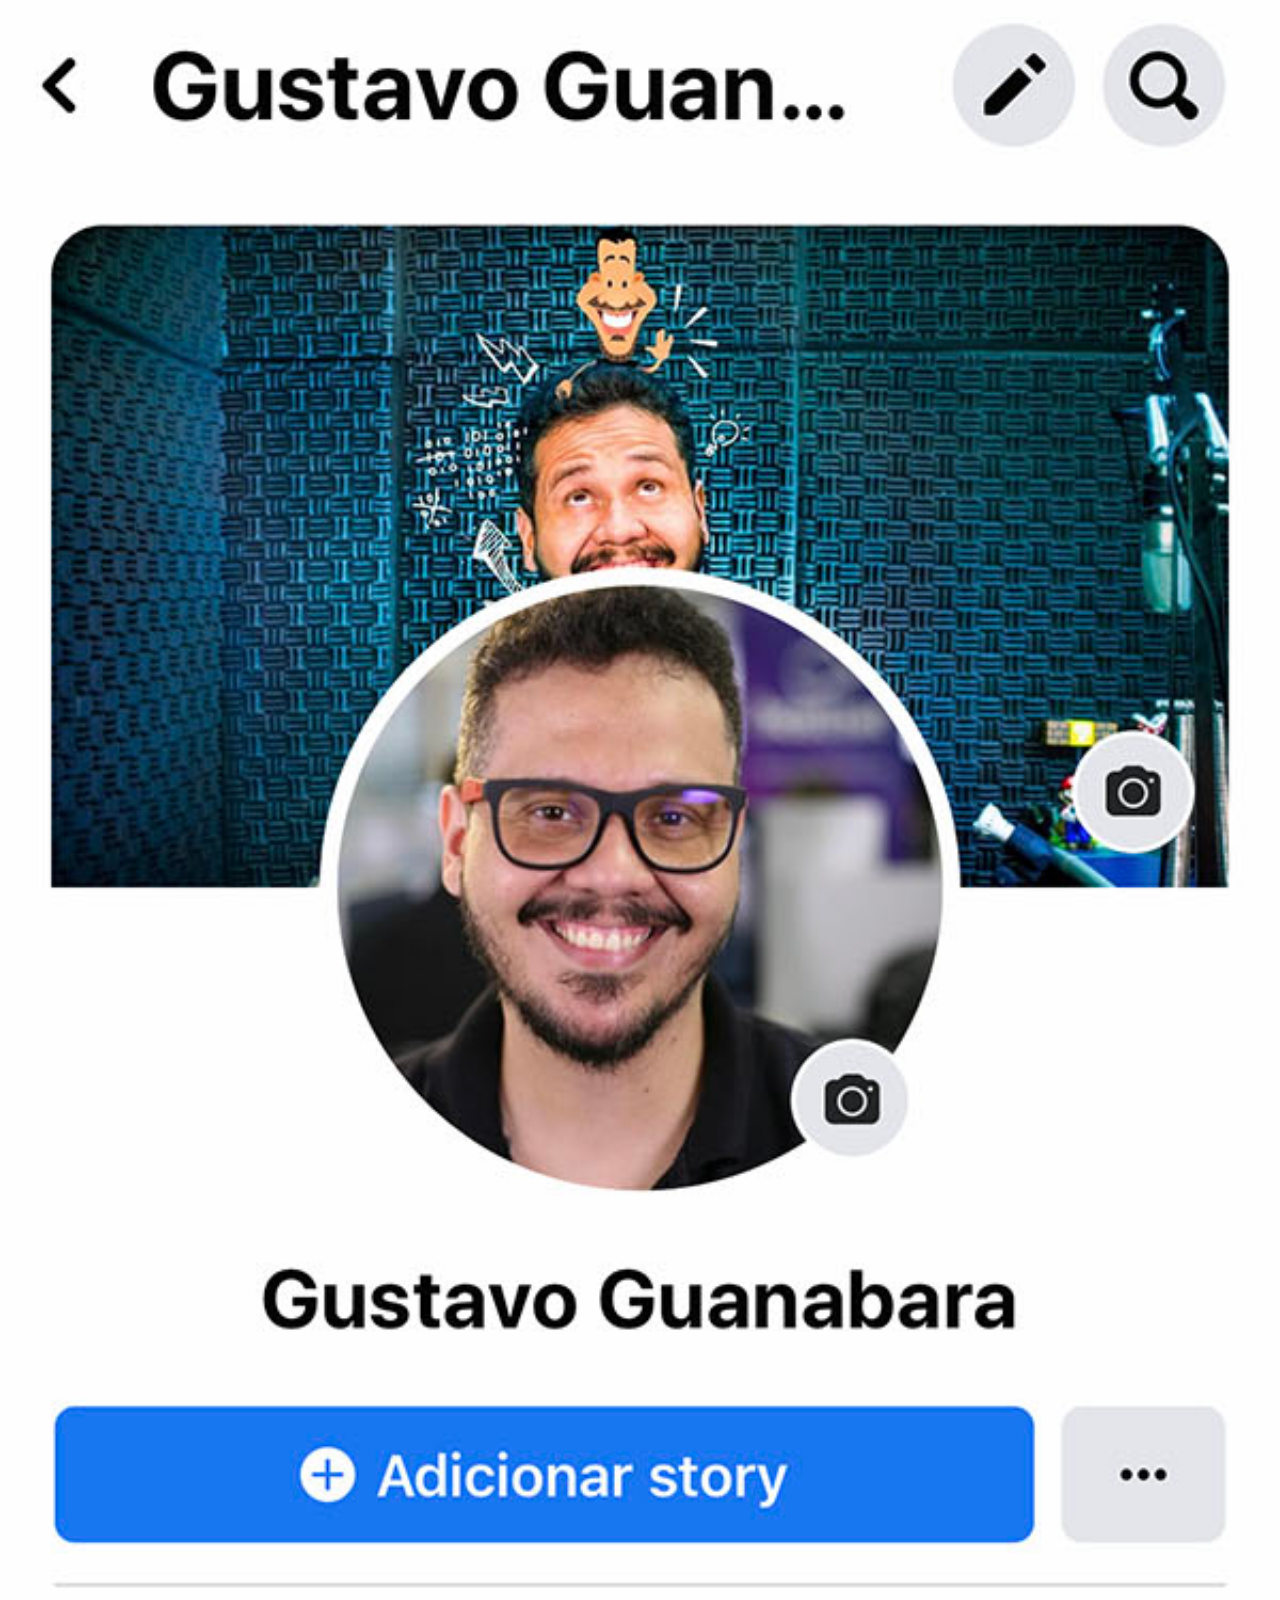
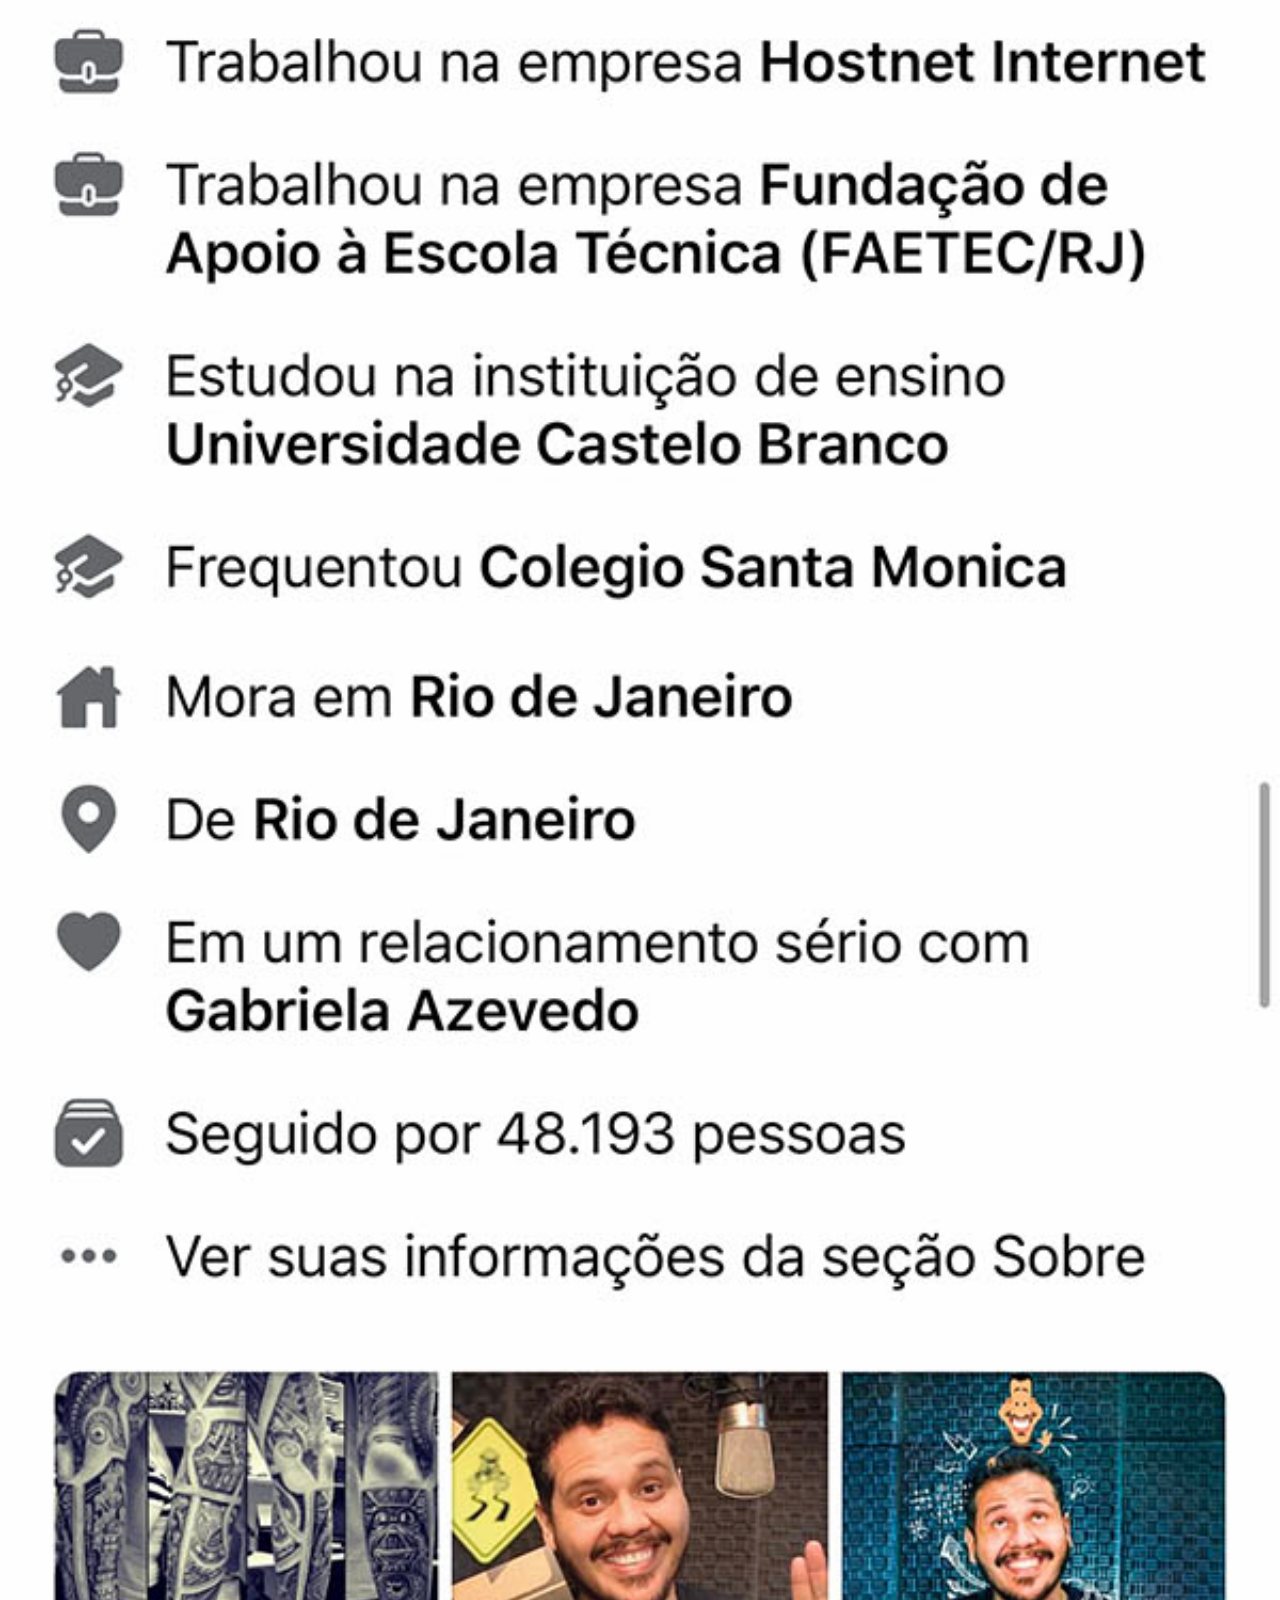
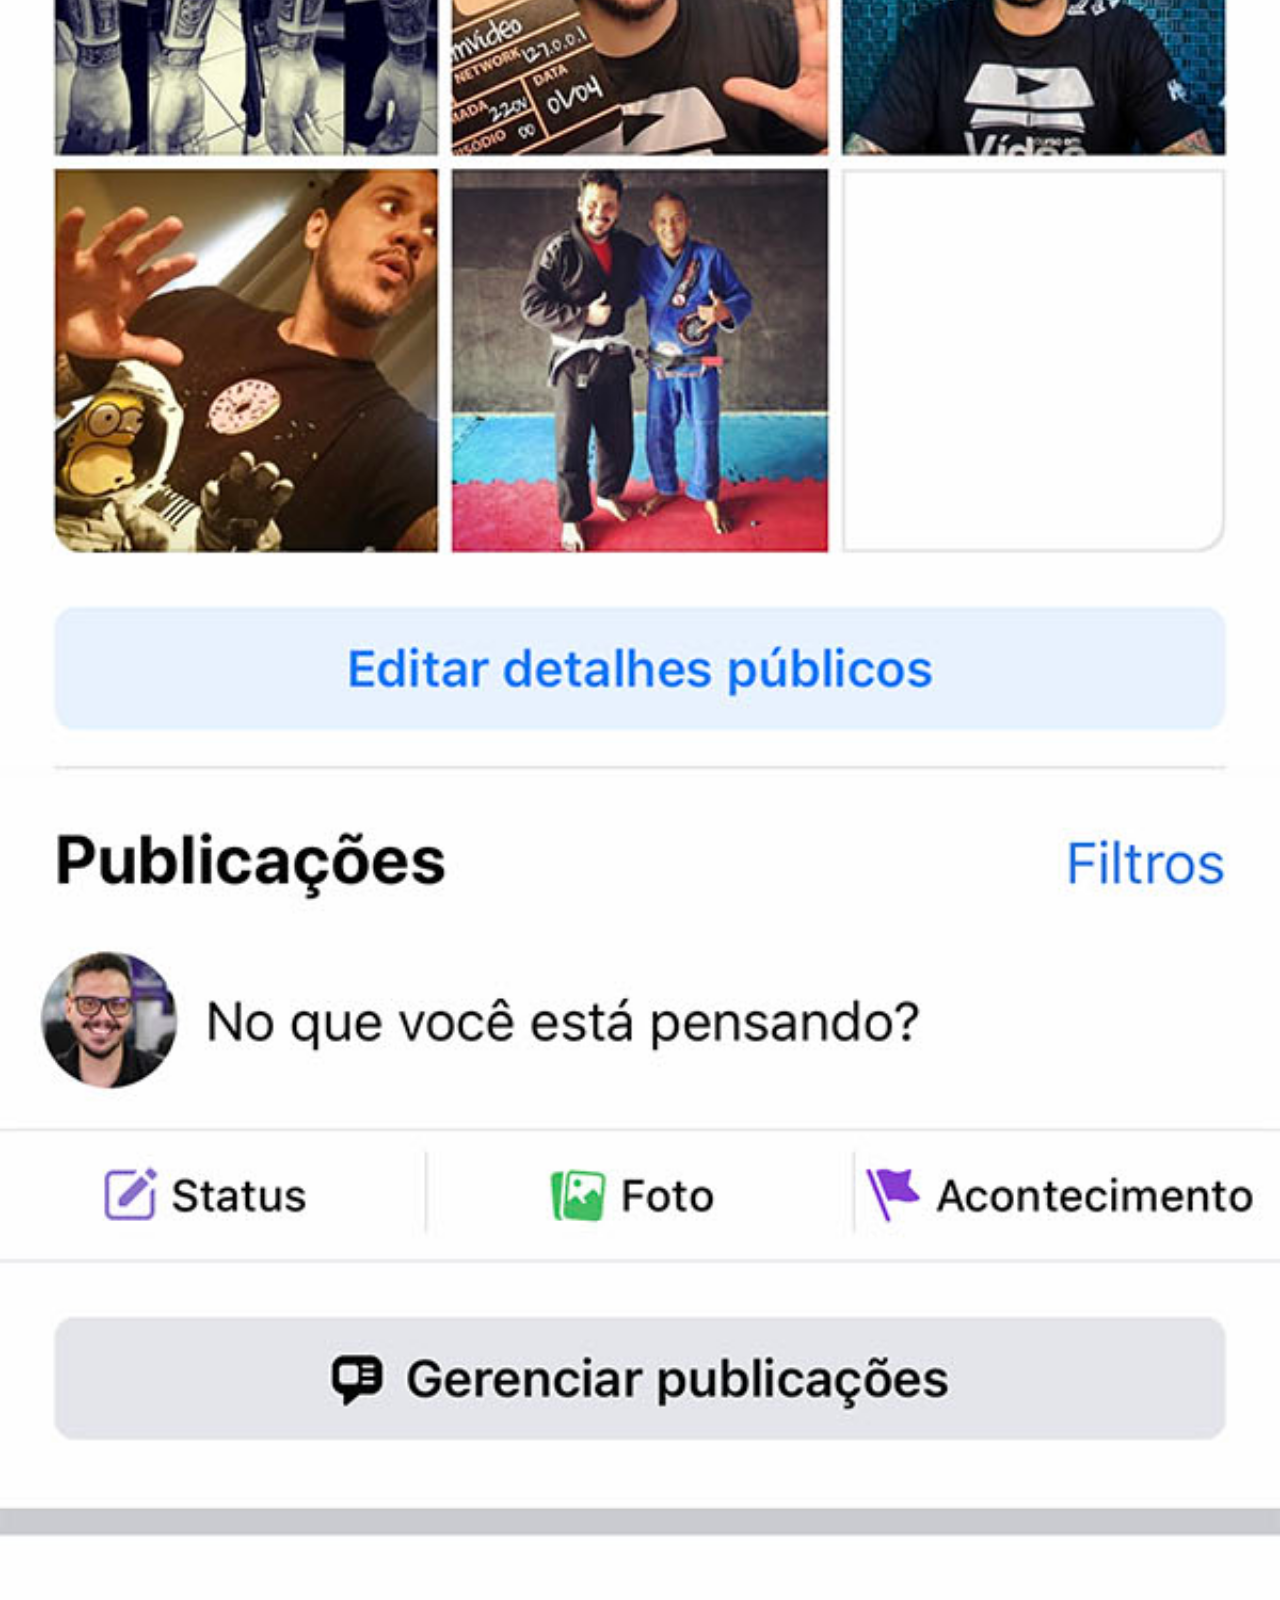
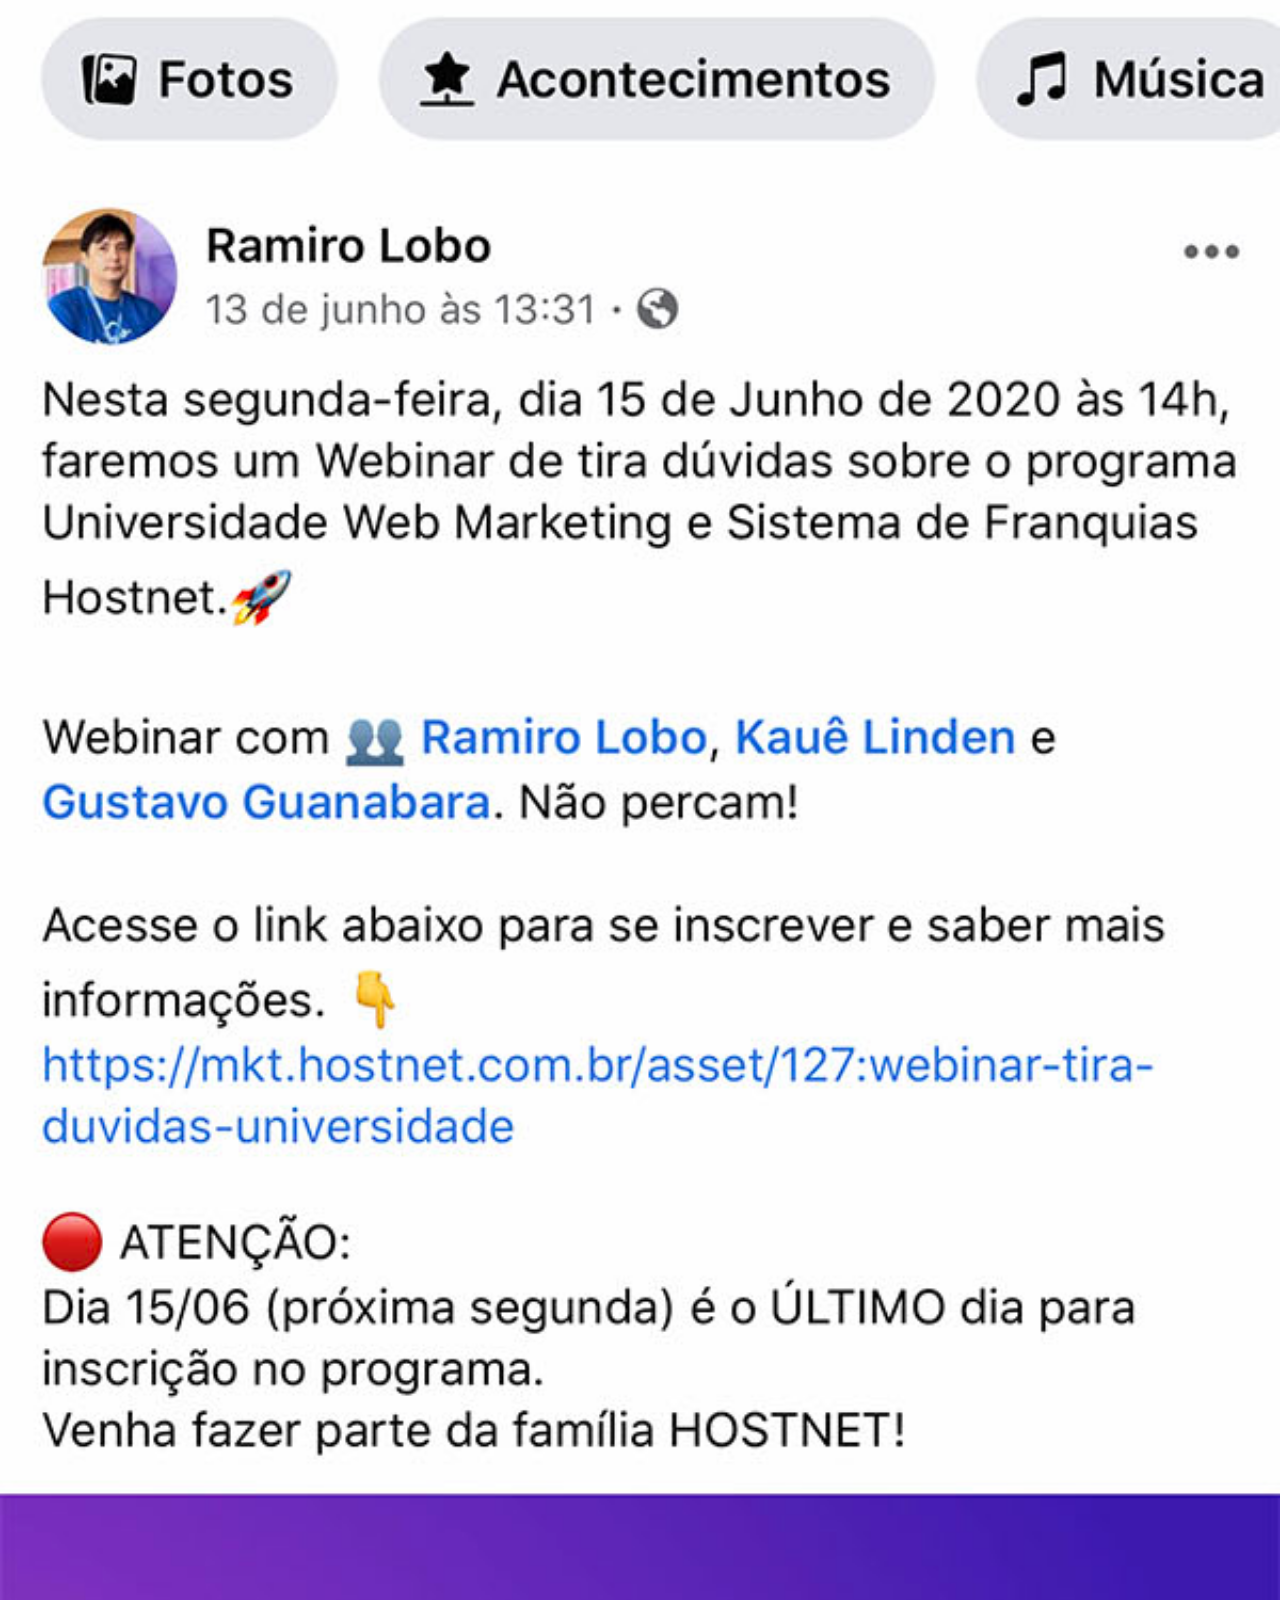
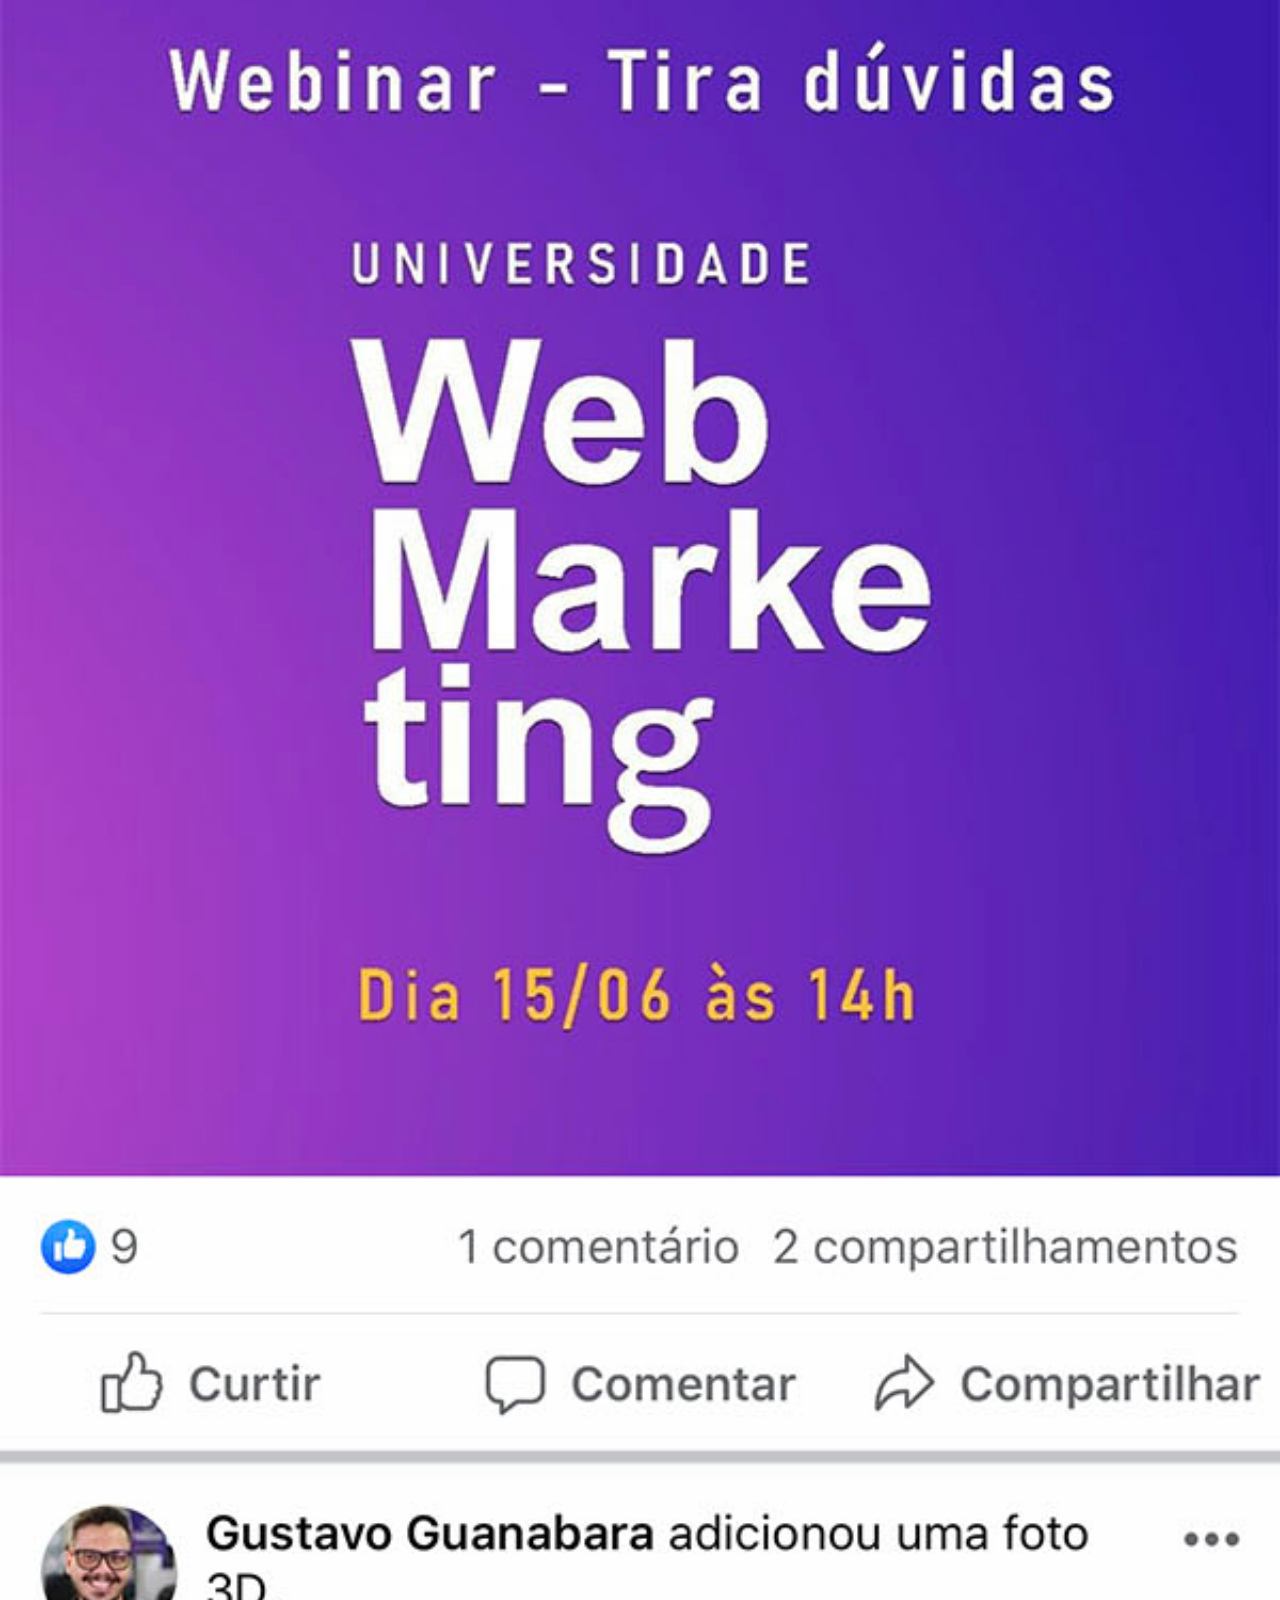
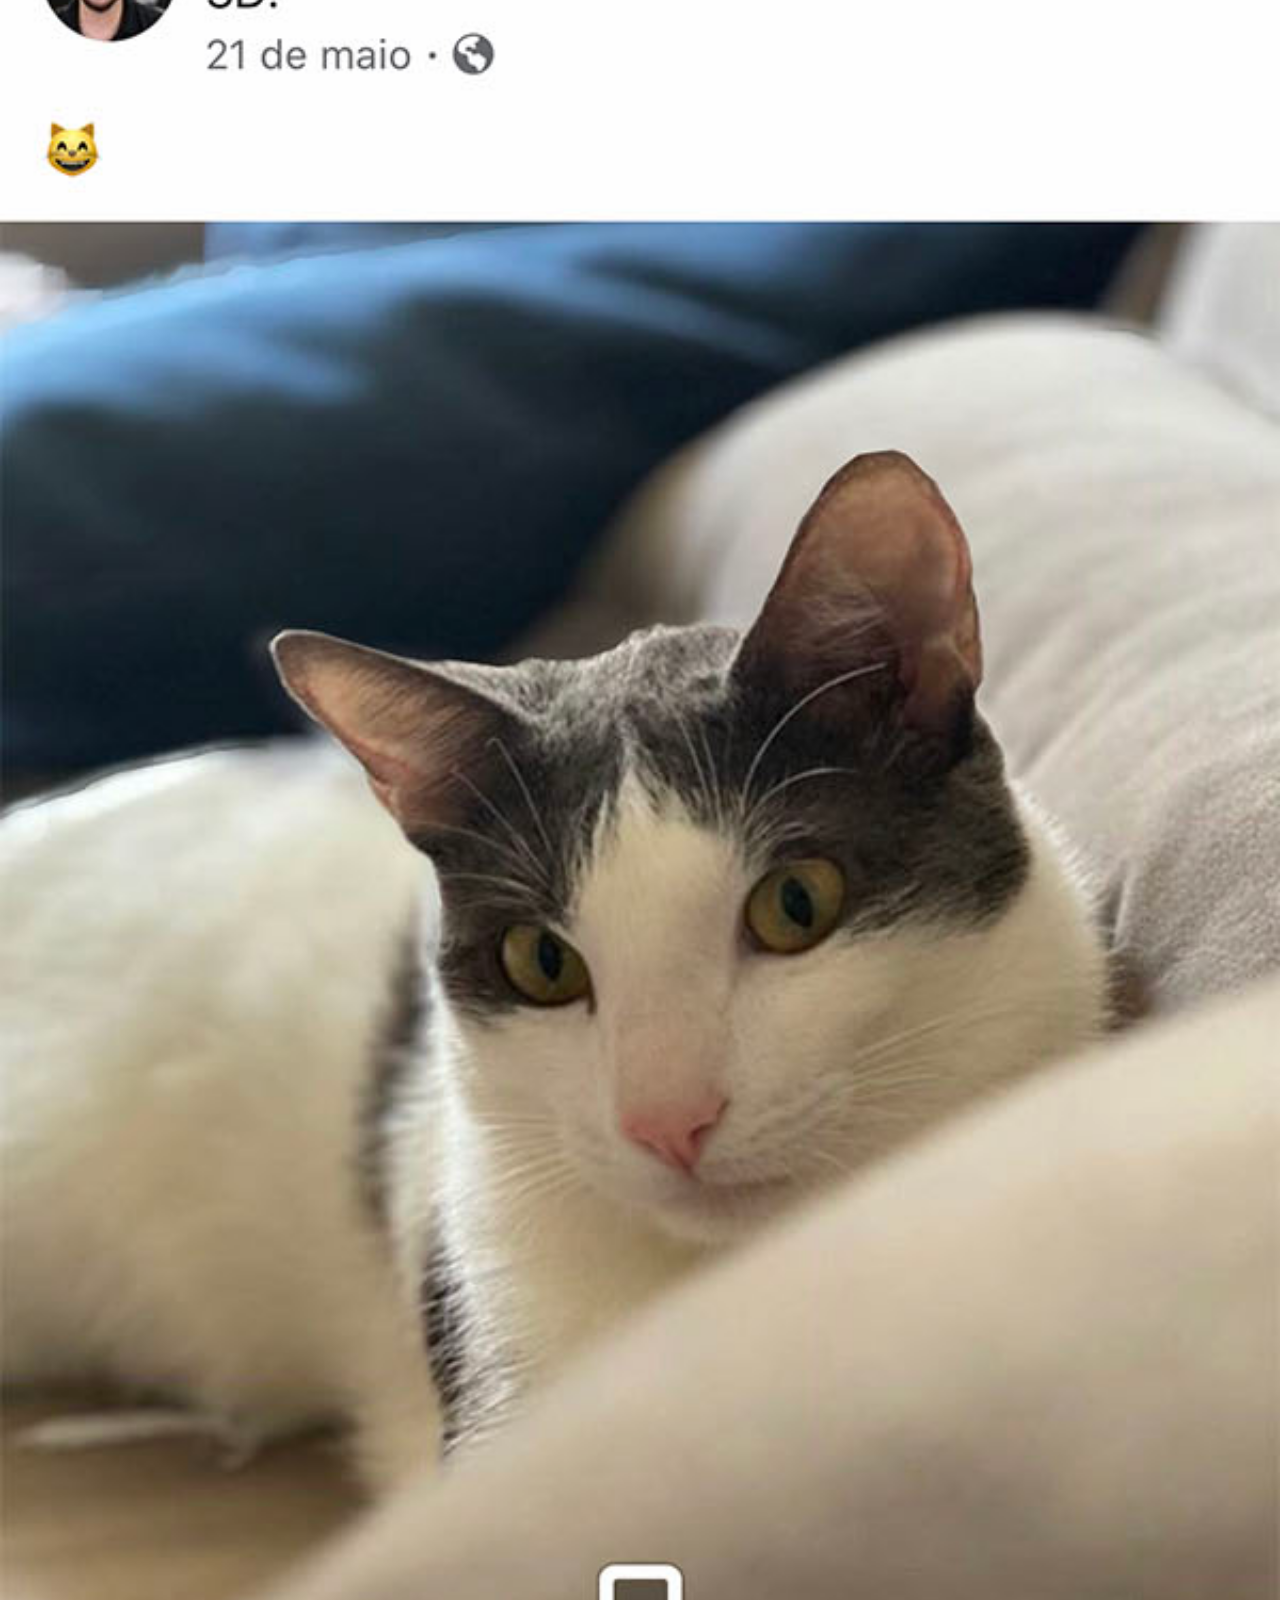
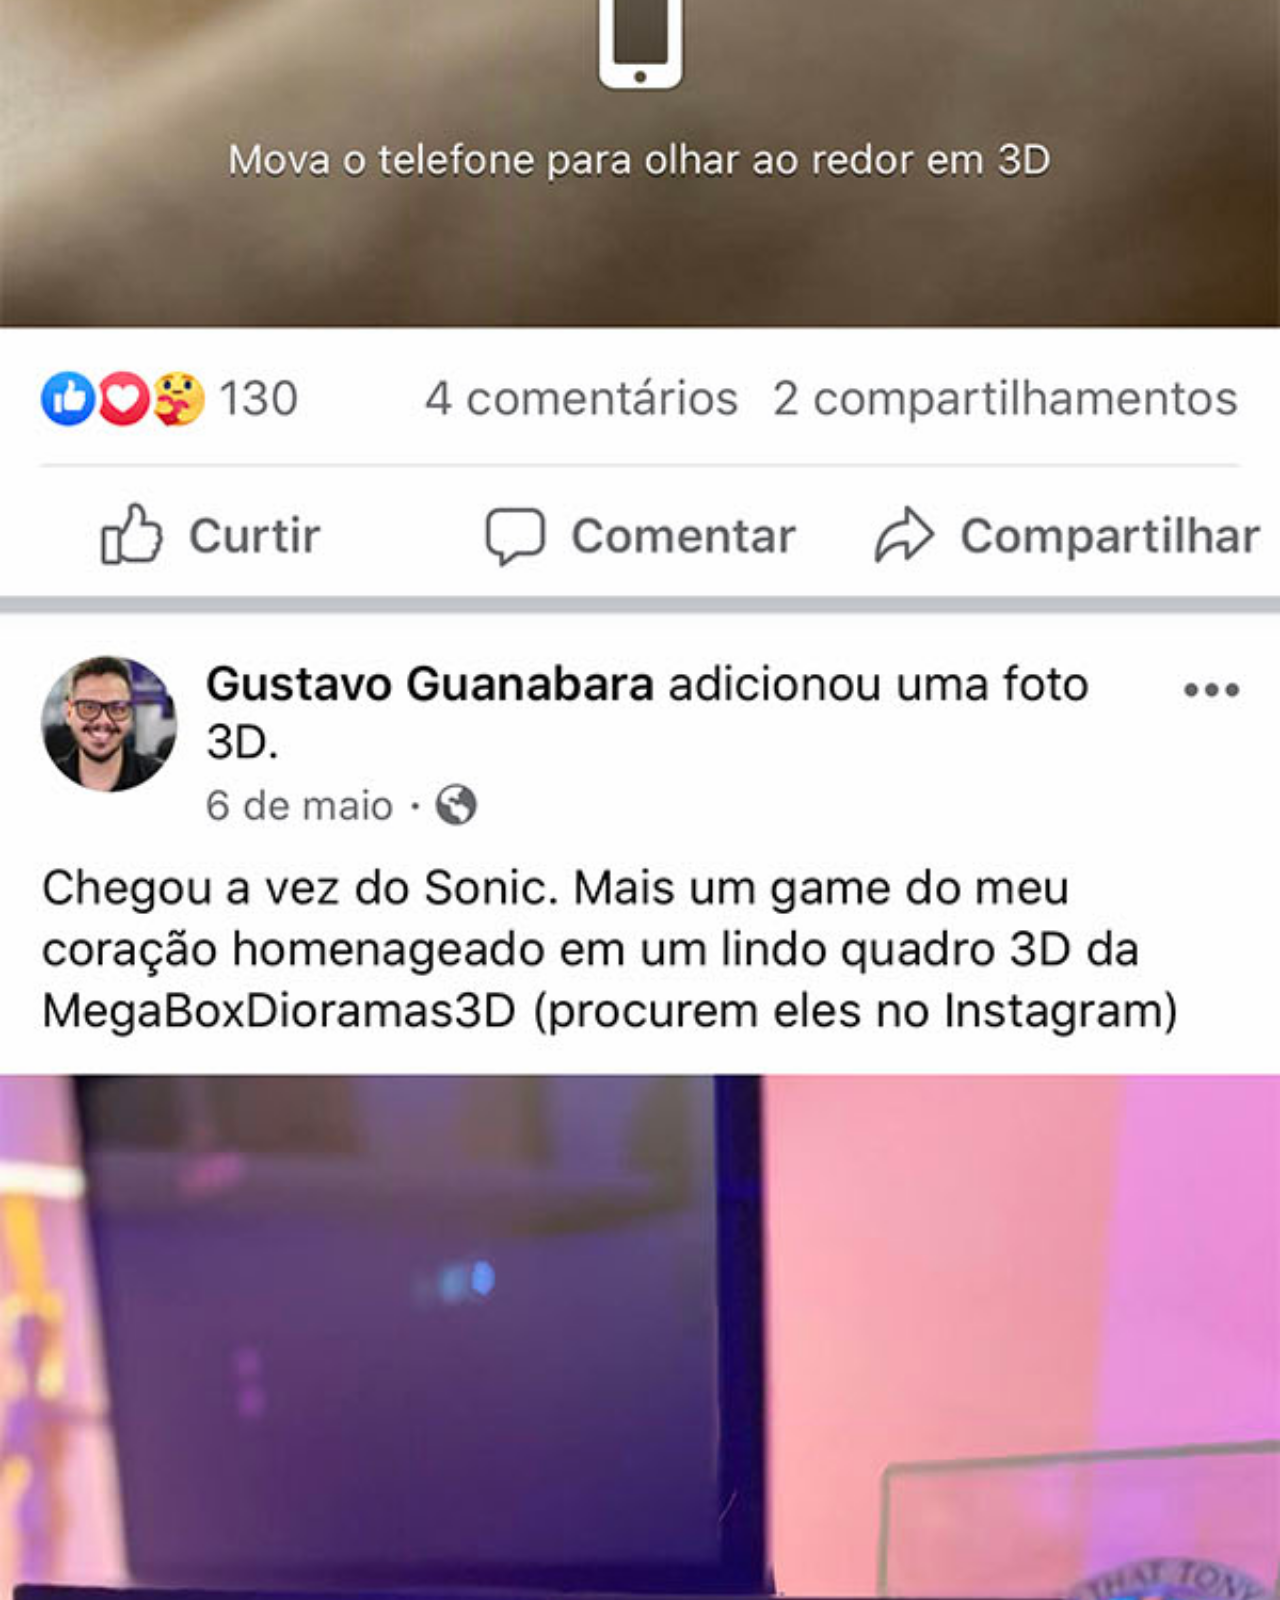
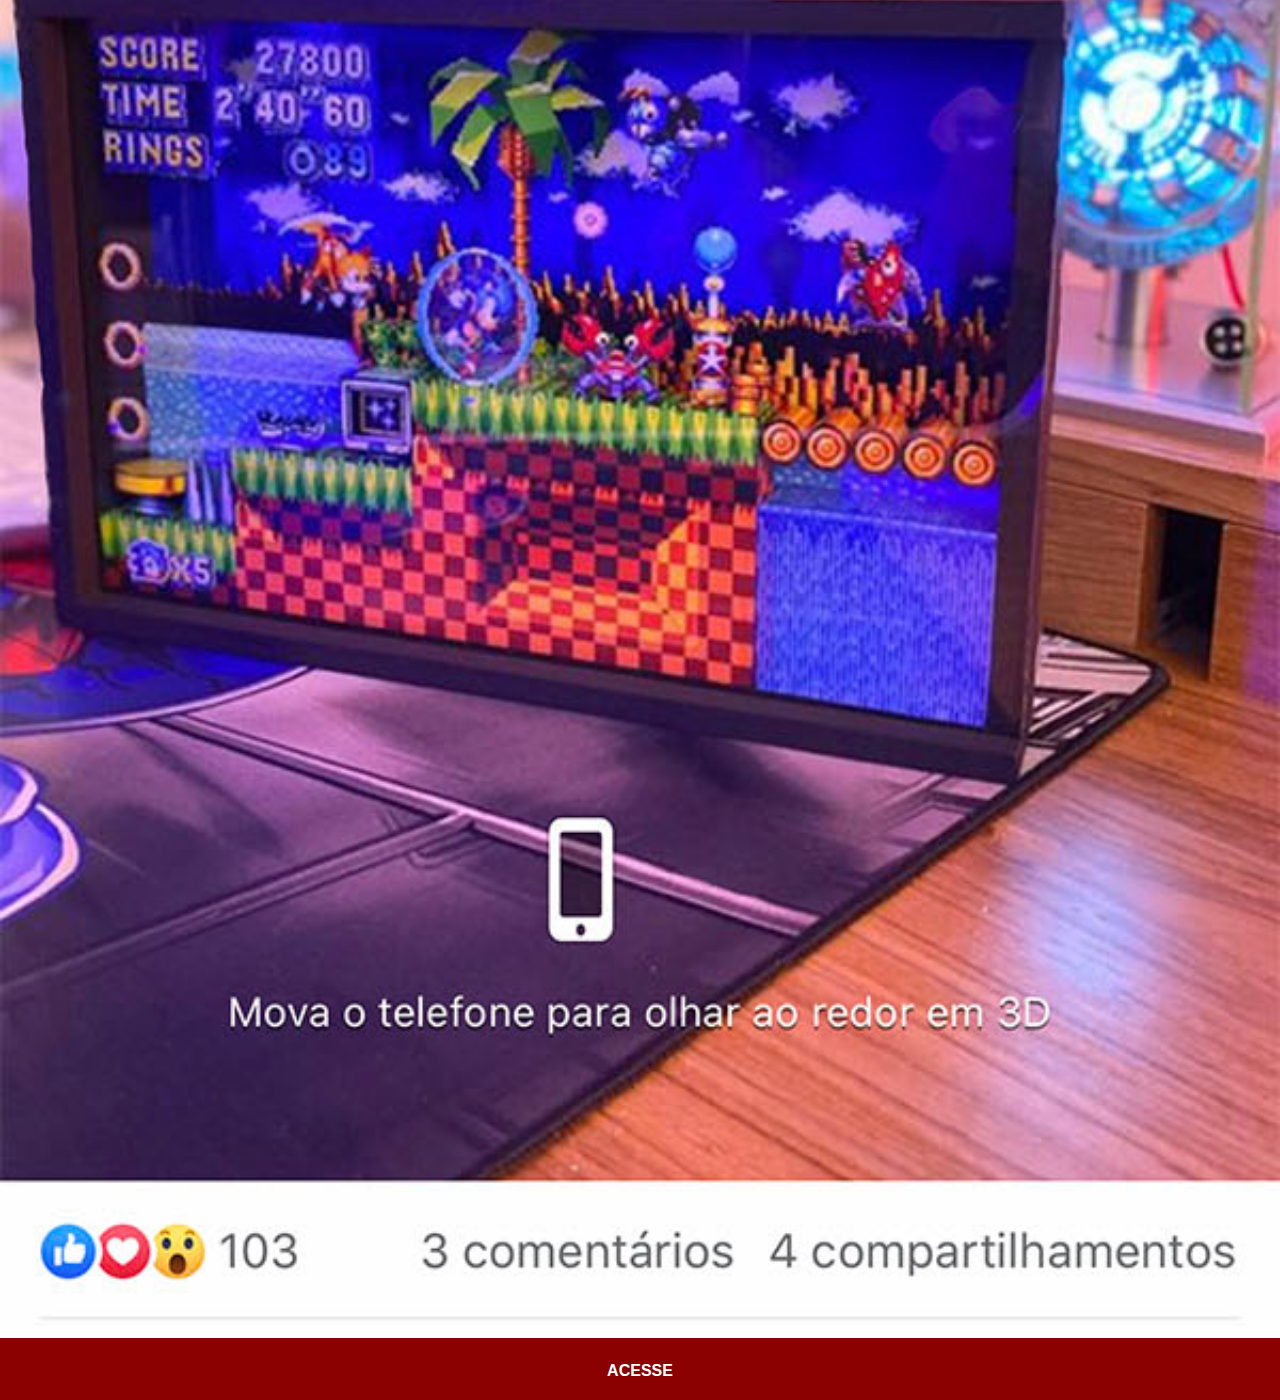
==== facebook.html @ 94aba33a "incluindo telas no iframe" ====
<!DOCTYPE html>
<html lang="pt-br">
<head>
    <meta charset="UTF-8">
    <meta http-equiv="X-UA-Compatible" content="IE=edge">
    <meta name="viewport" content="width=device-width, initial-scale=1.0">
    <title>Home</title>
    <link rel="stylesheet" href="estilos/style-social.css">
</head>
<body>
    <img src="/imagens/tela-facebook.jpg" alt="Facebook">
    <a href="https://www.youtube.com/@CursoemVideo" target="_blank" rel="external">Acesse</a>
</body>
</html>
---- estilos/style-social.css ----
@charset "UTF-8";

* {
    margin: 0;
    padding: 0;
    font-family: Arial, Helvetica, sans-serif;
}

::-webkit-scrollbar {
    width: 0;
    height: 0;
}

body {
    background-color: darkred;
}

img {
    width: 100vw;
}

a {
    display: block;
    background-color: darkred;
    color: white;
    padding: 20px;
    text-align: center;
    font-weight: bolder;
    text-decoration: none;
    text-transform: uppercase;
}

a:hover {
    color: white;
    background-color: rgb(148, 20, 20);
}
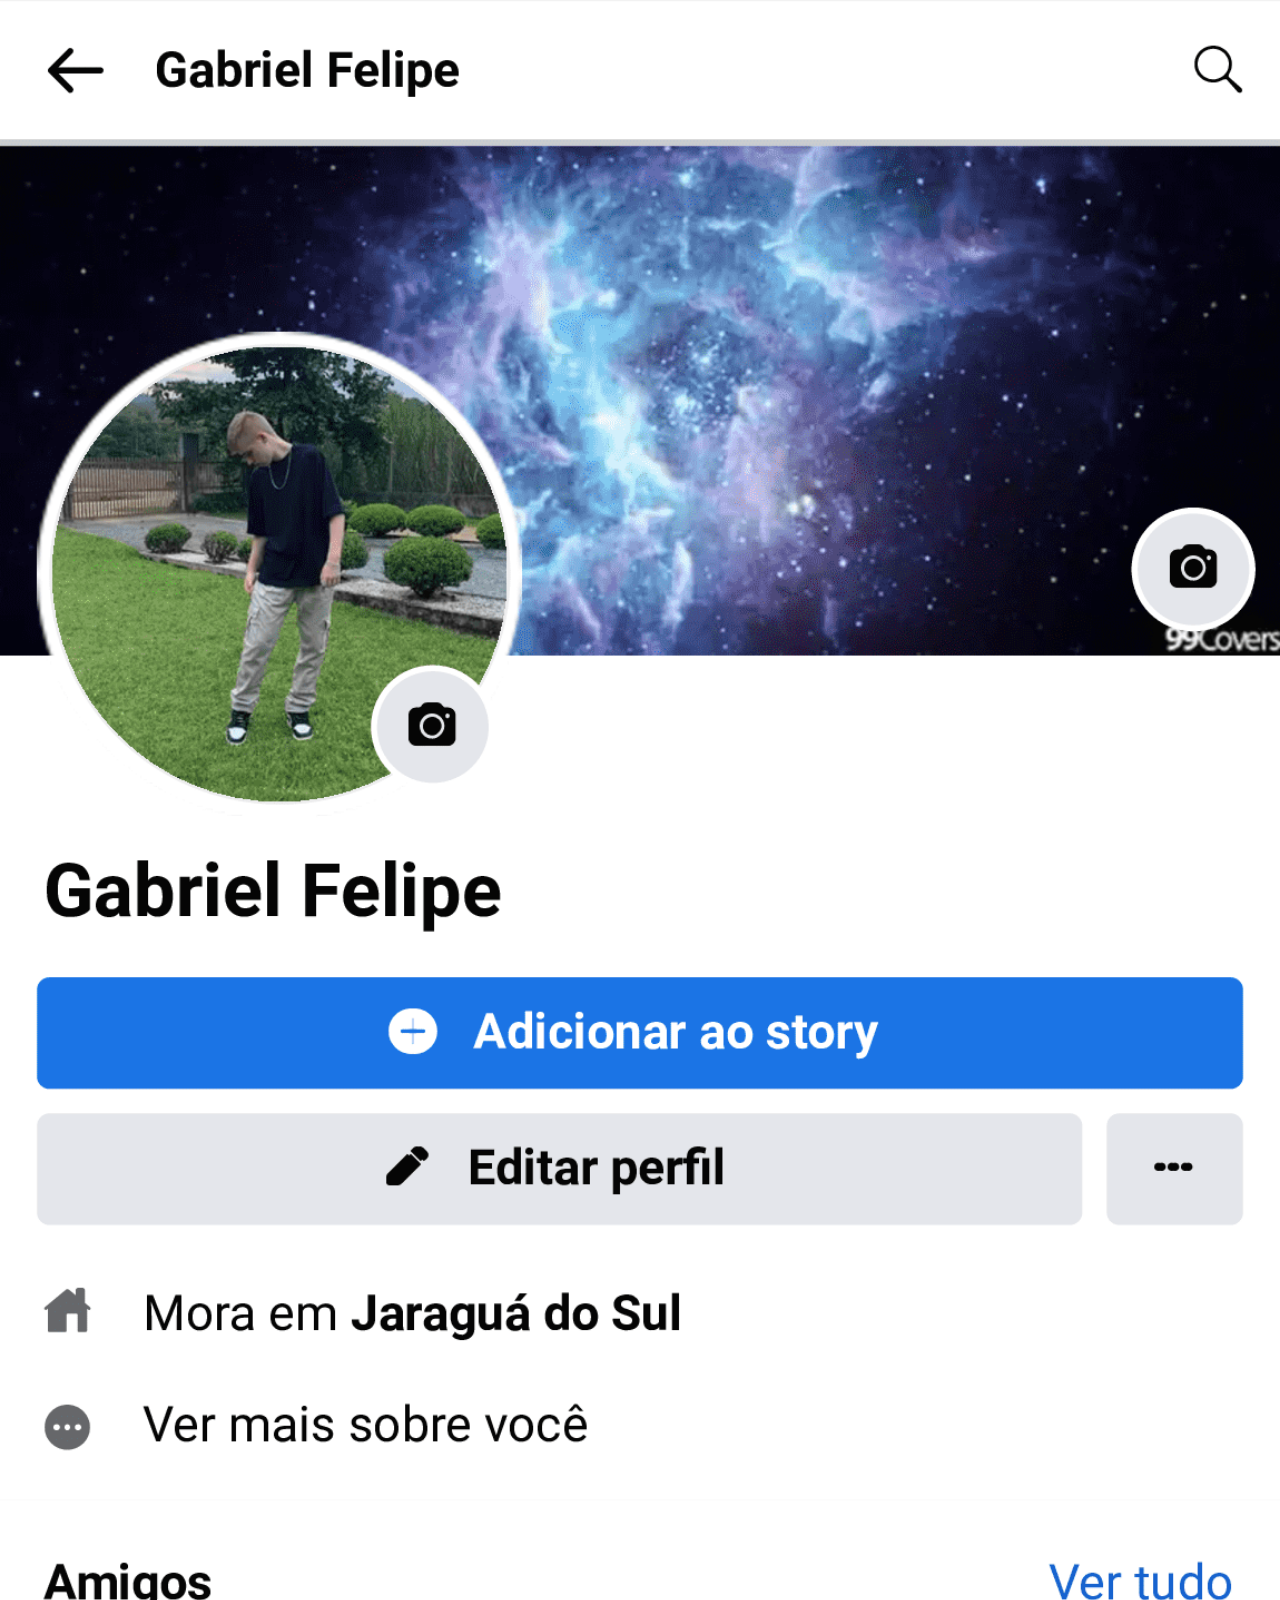
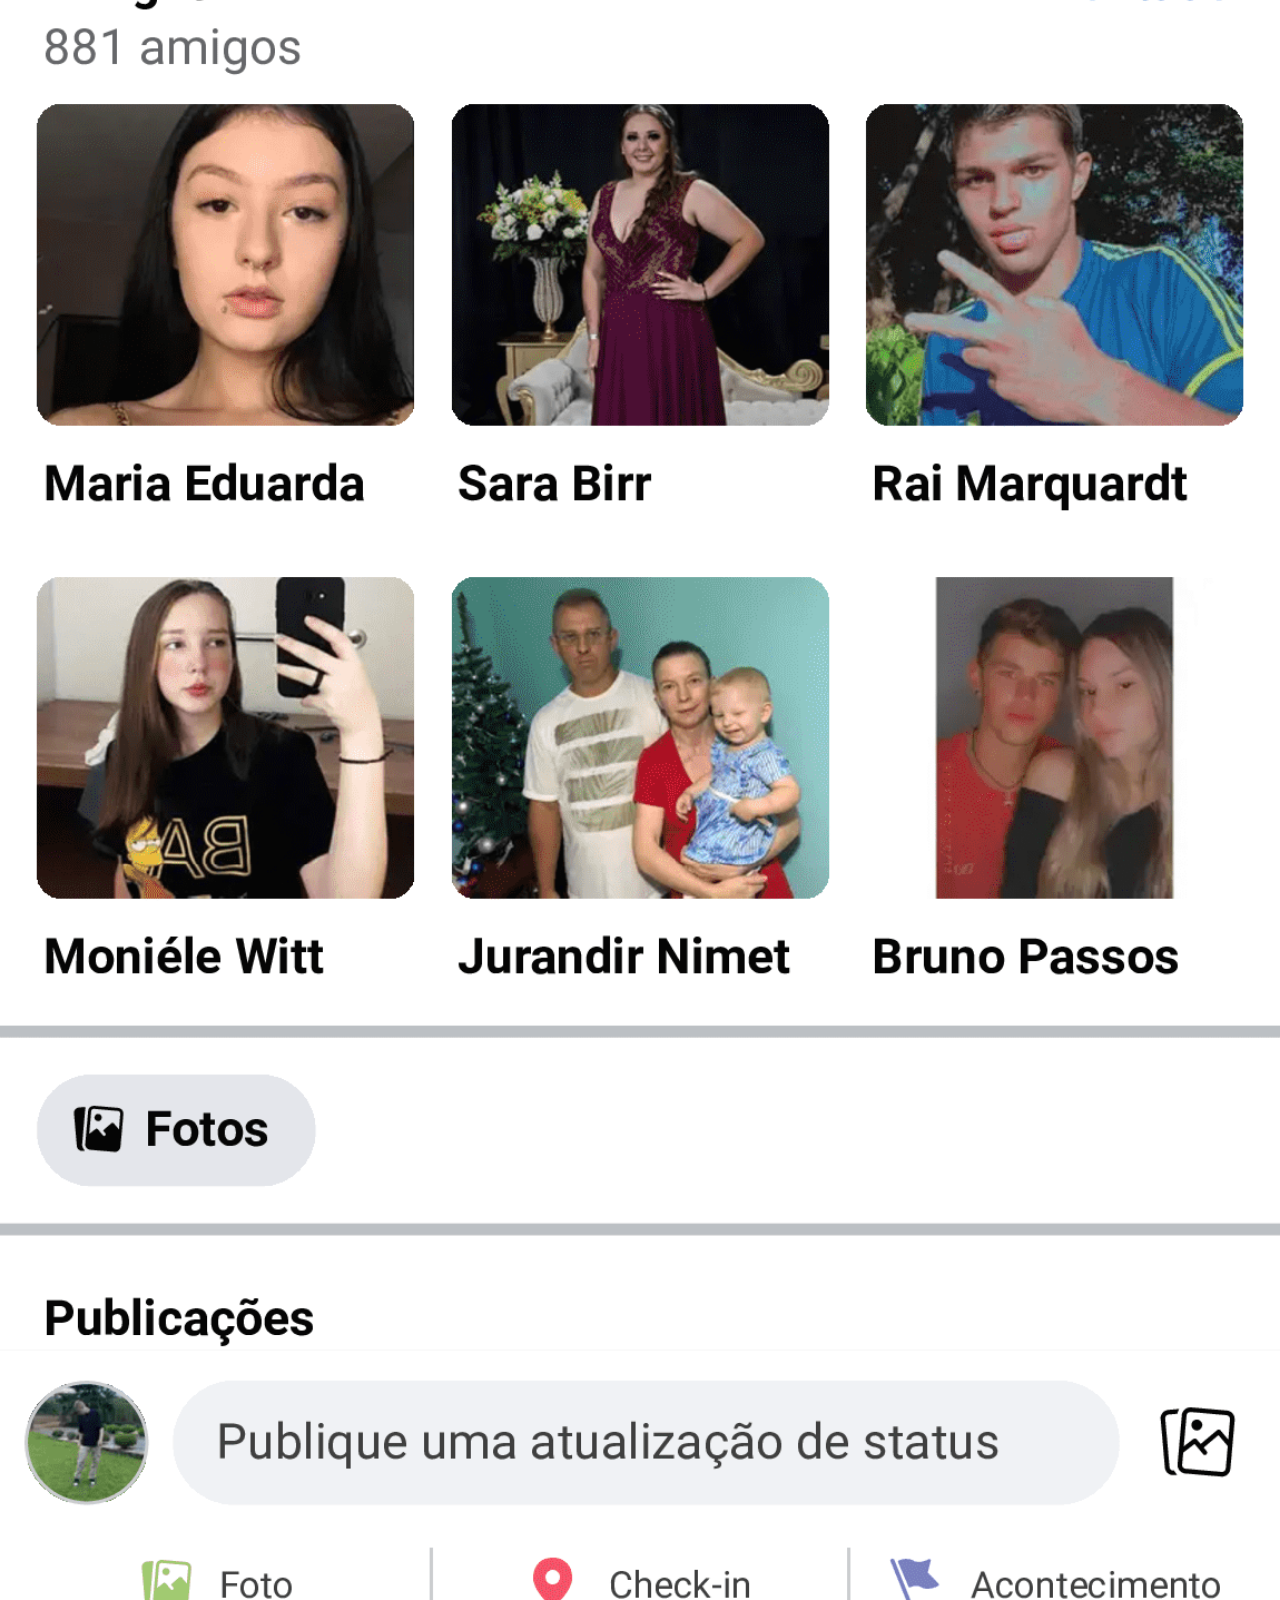
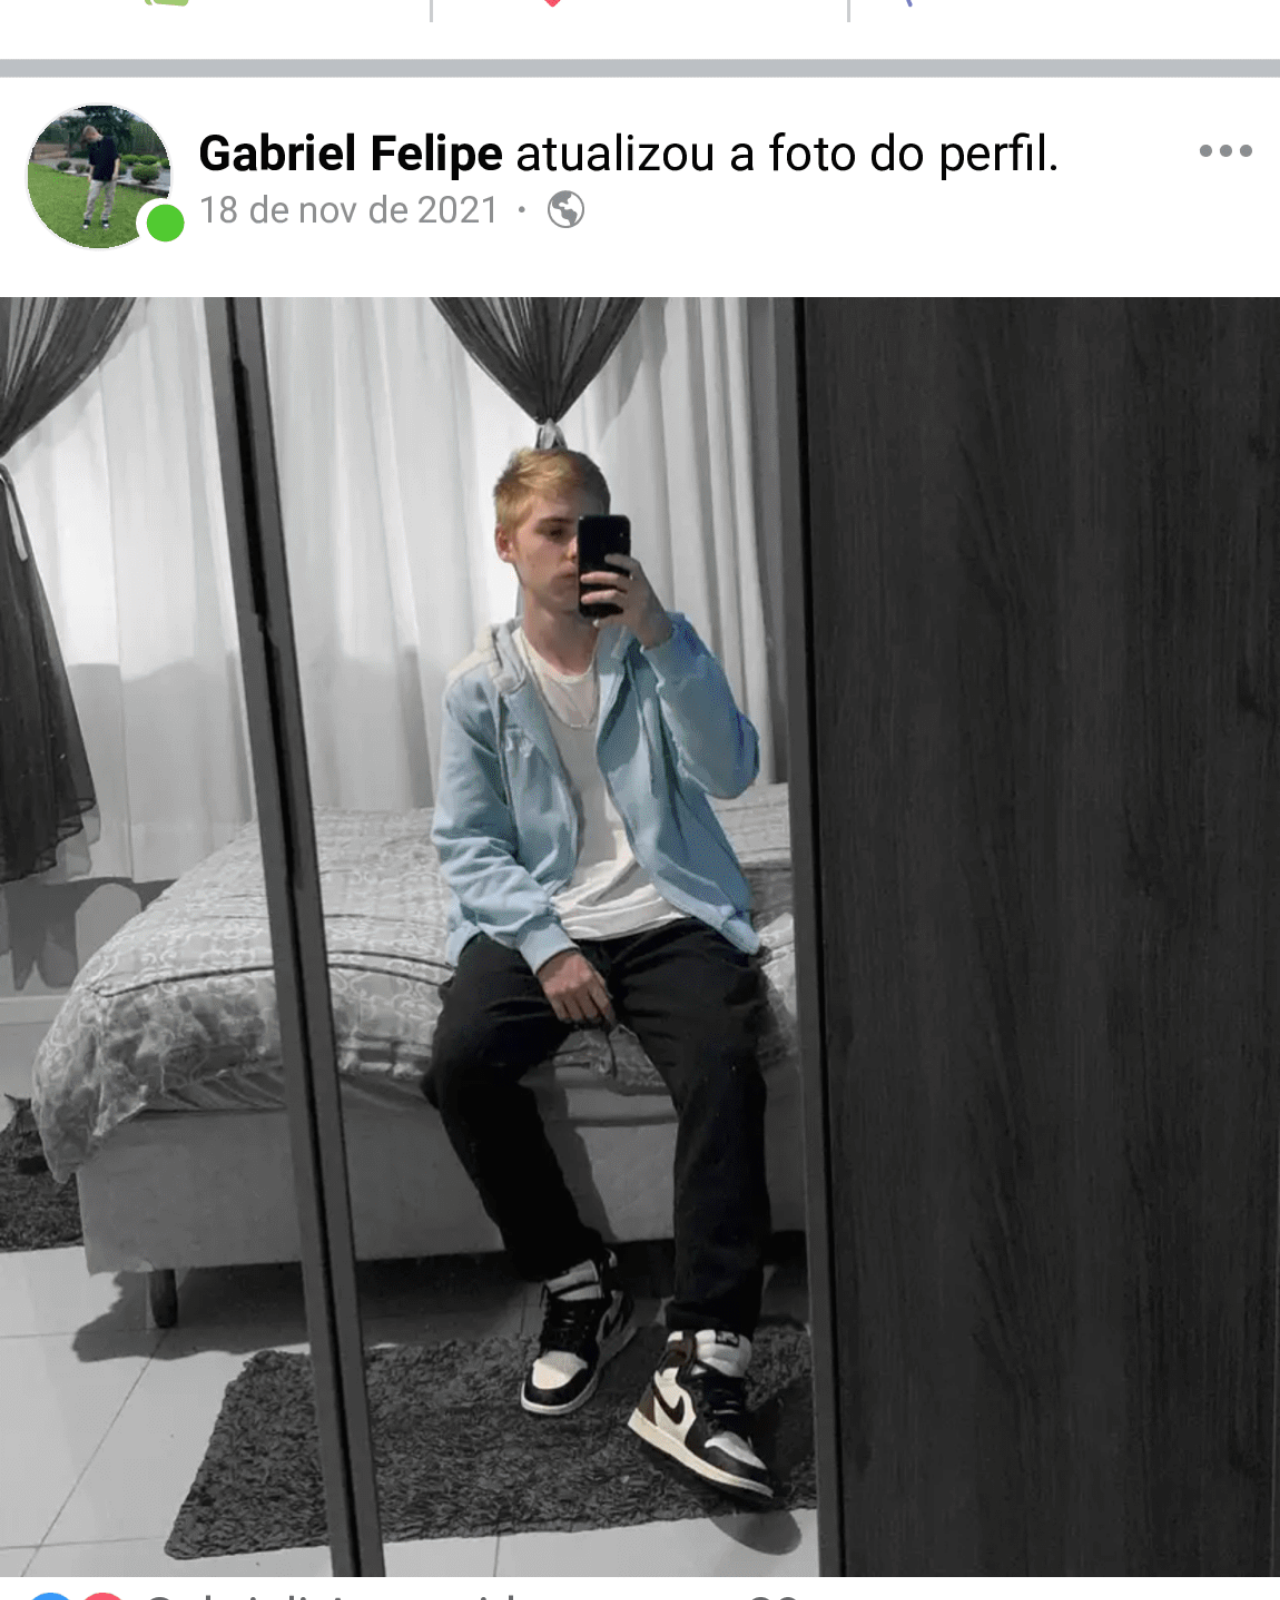
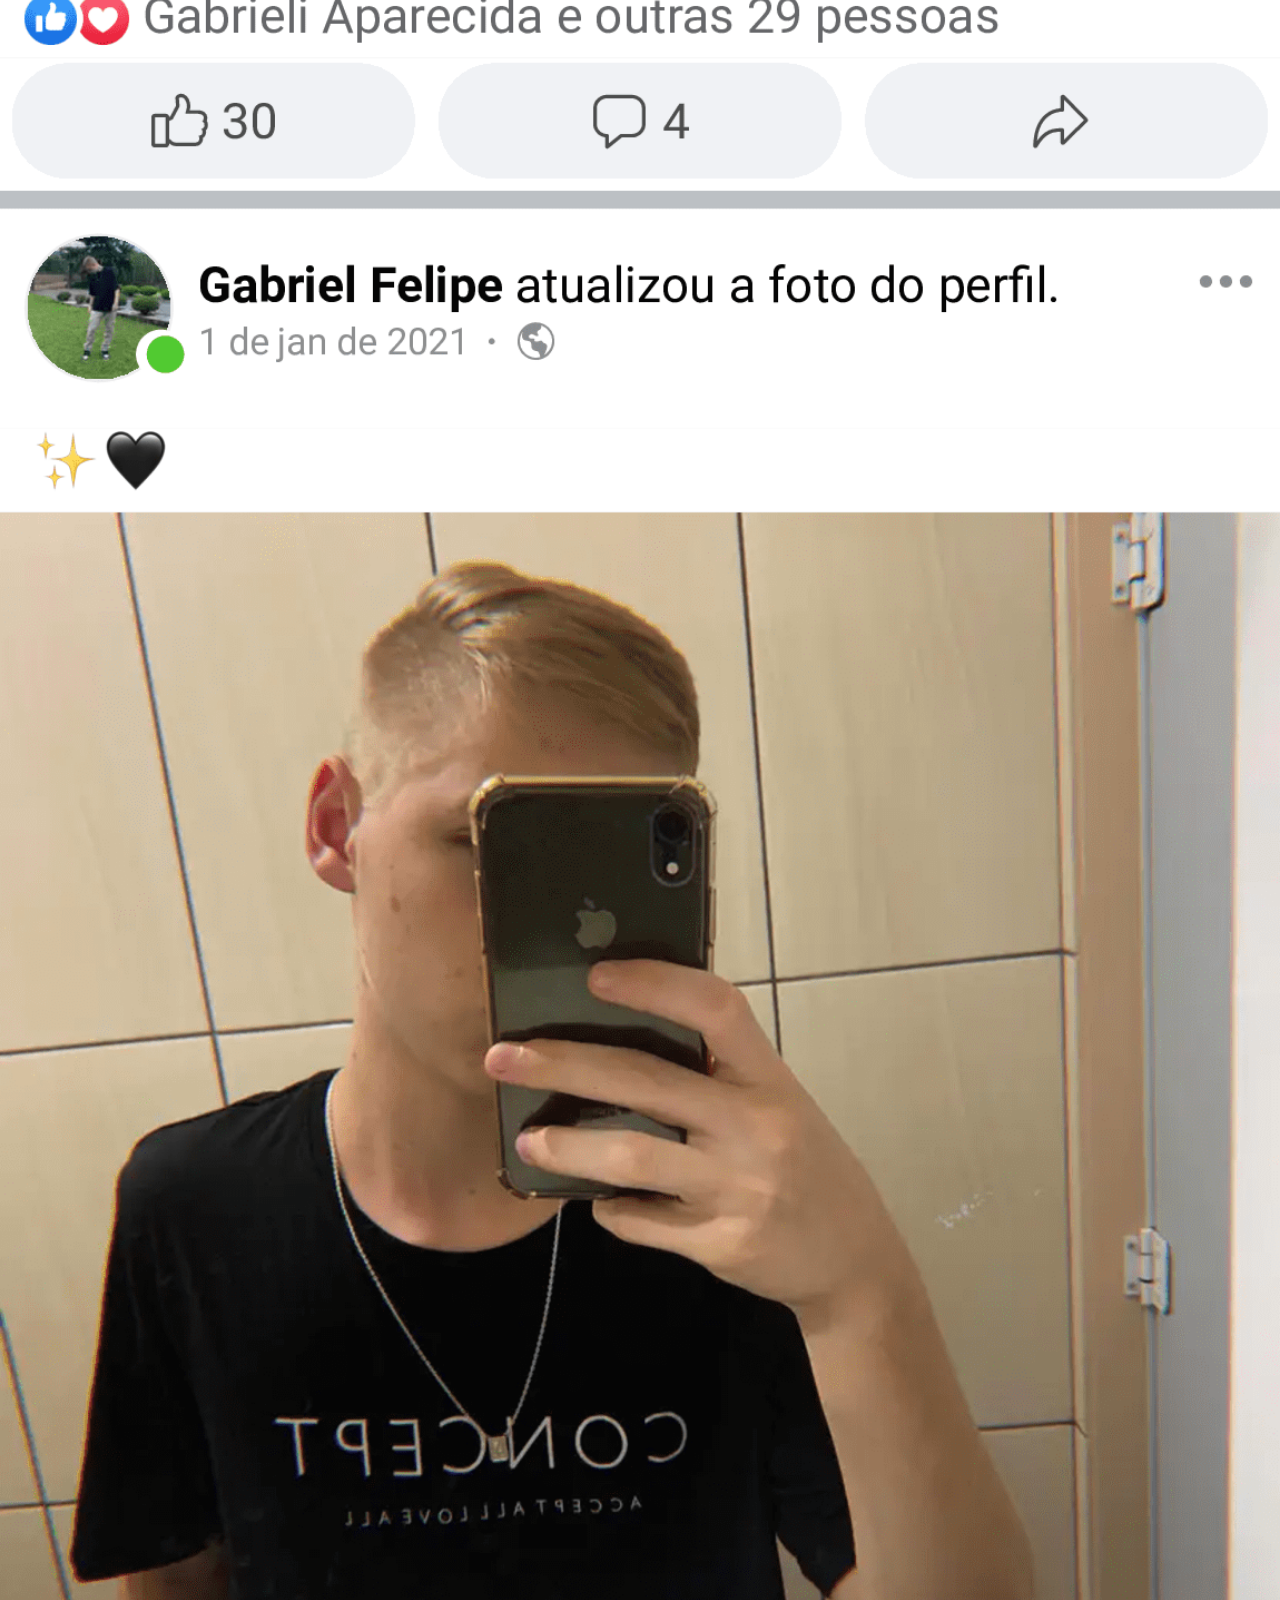
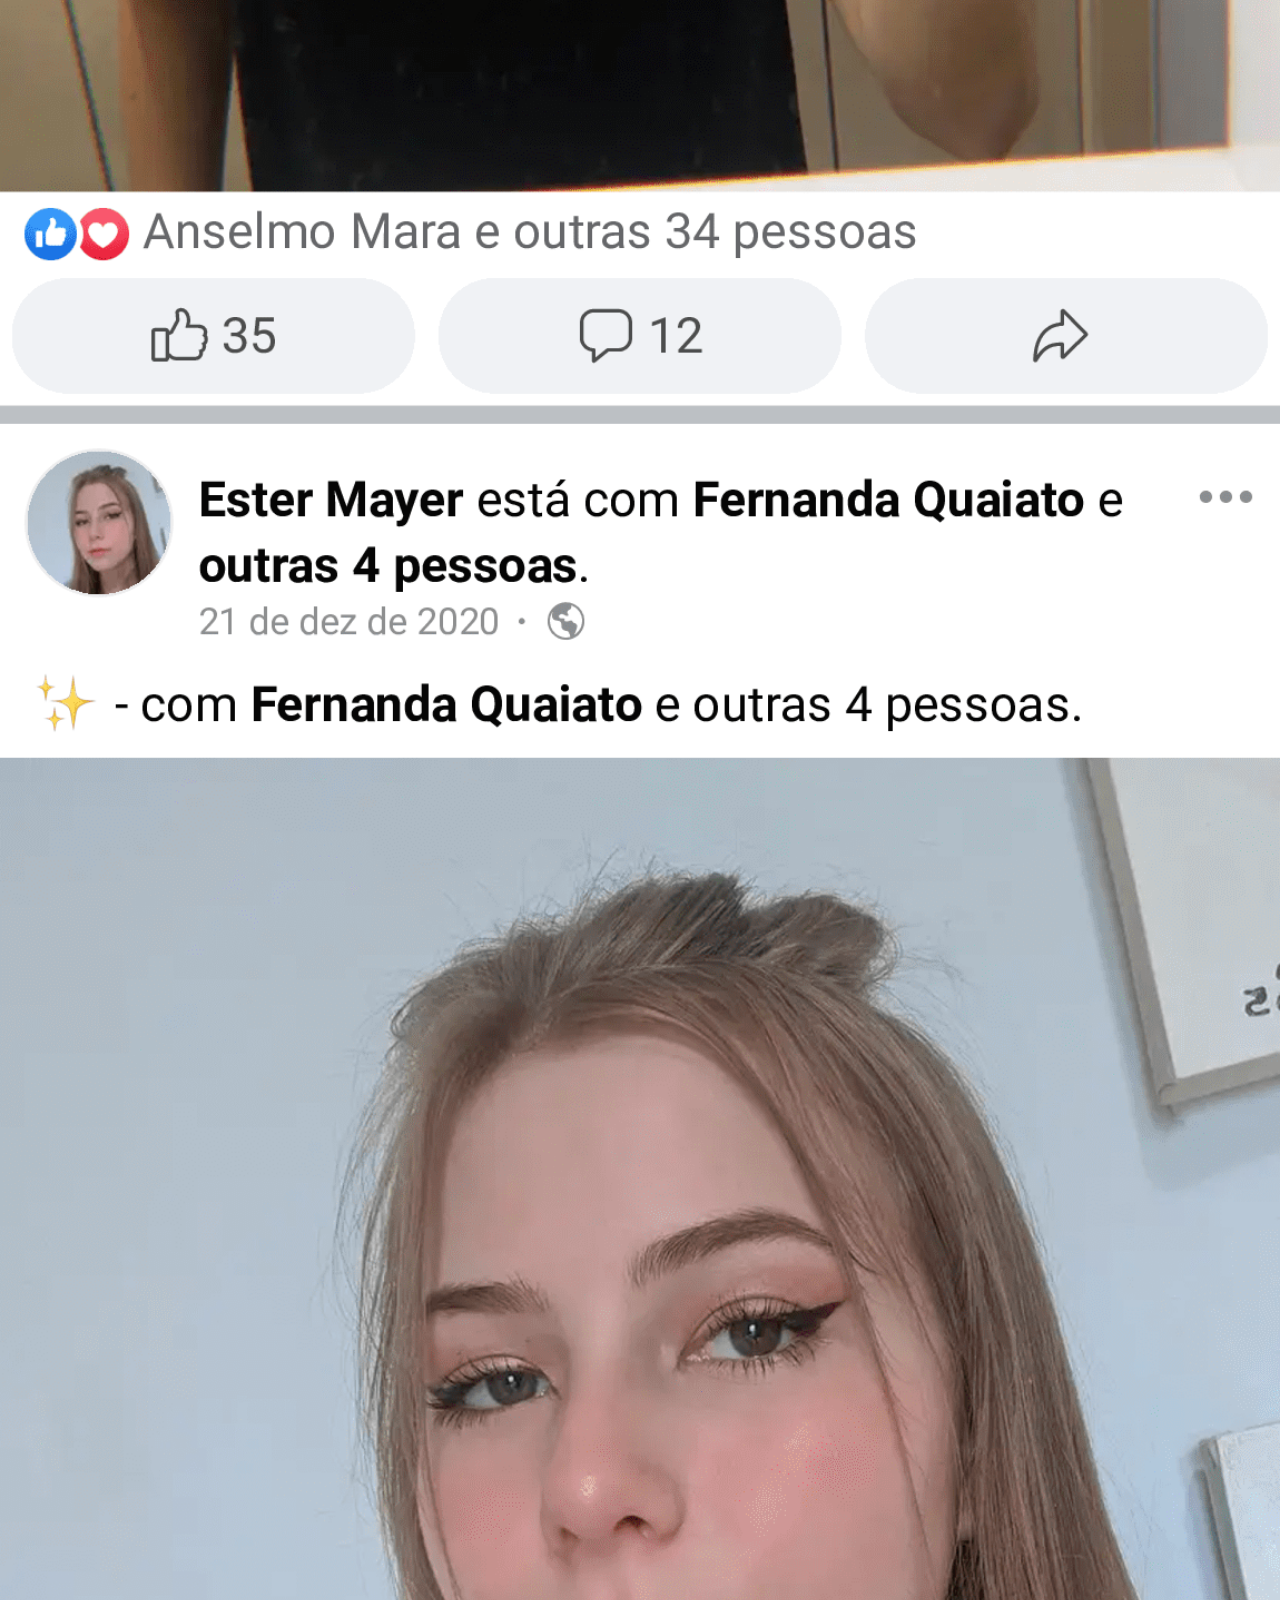
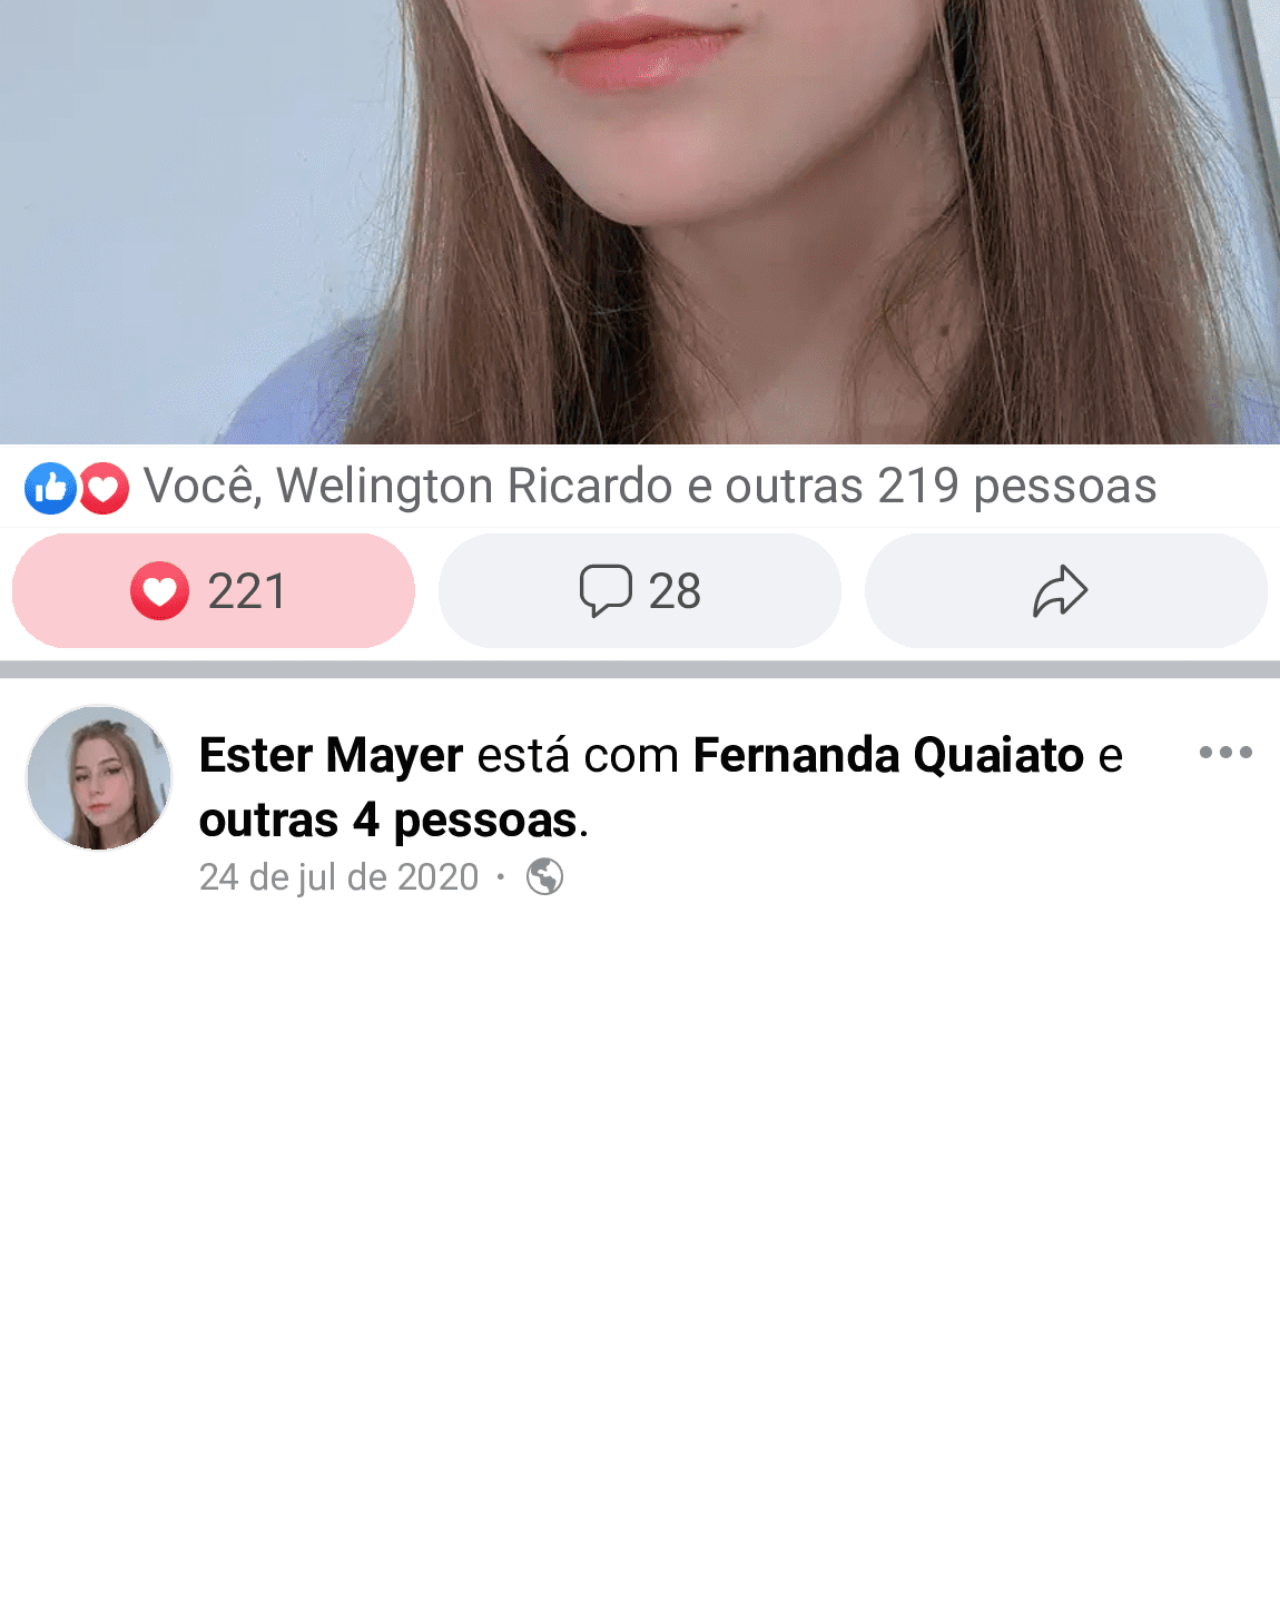
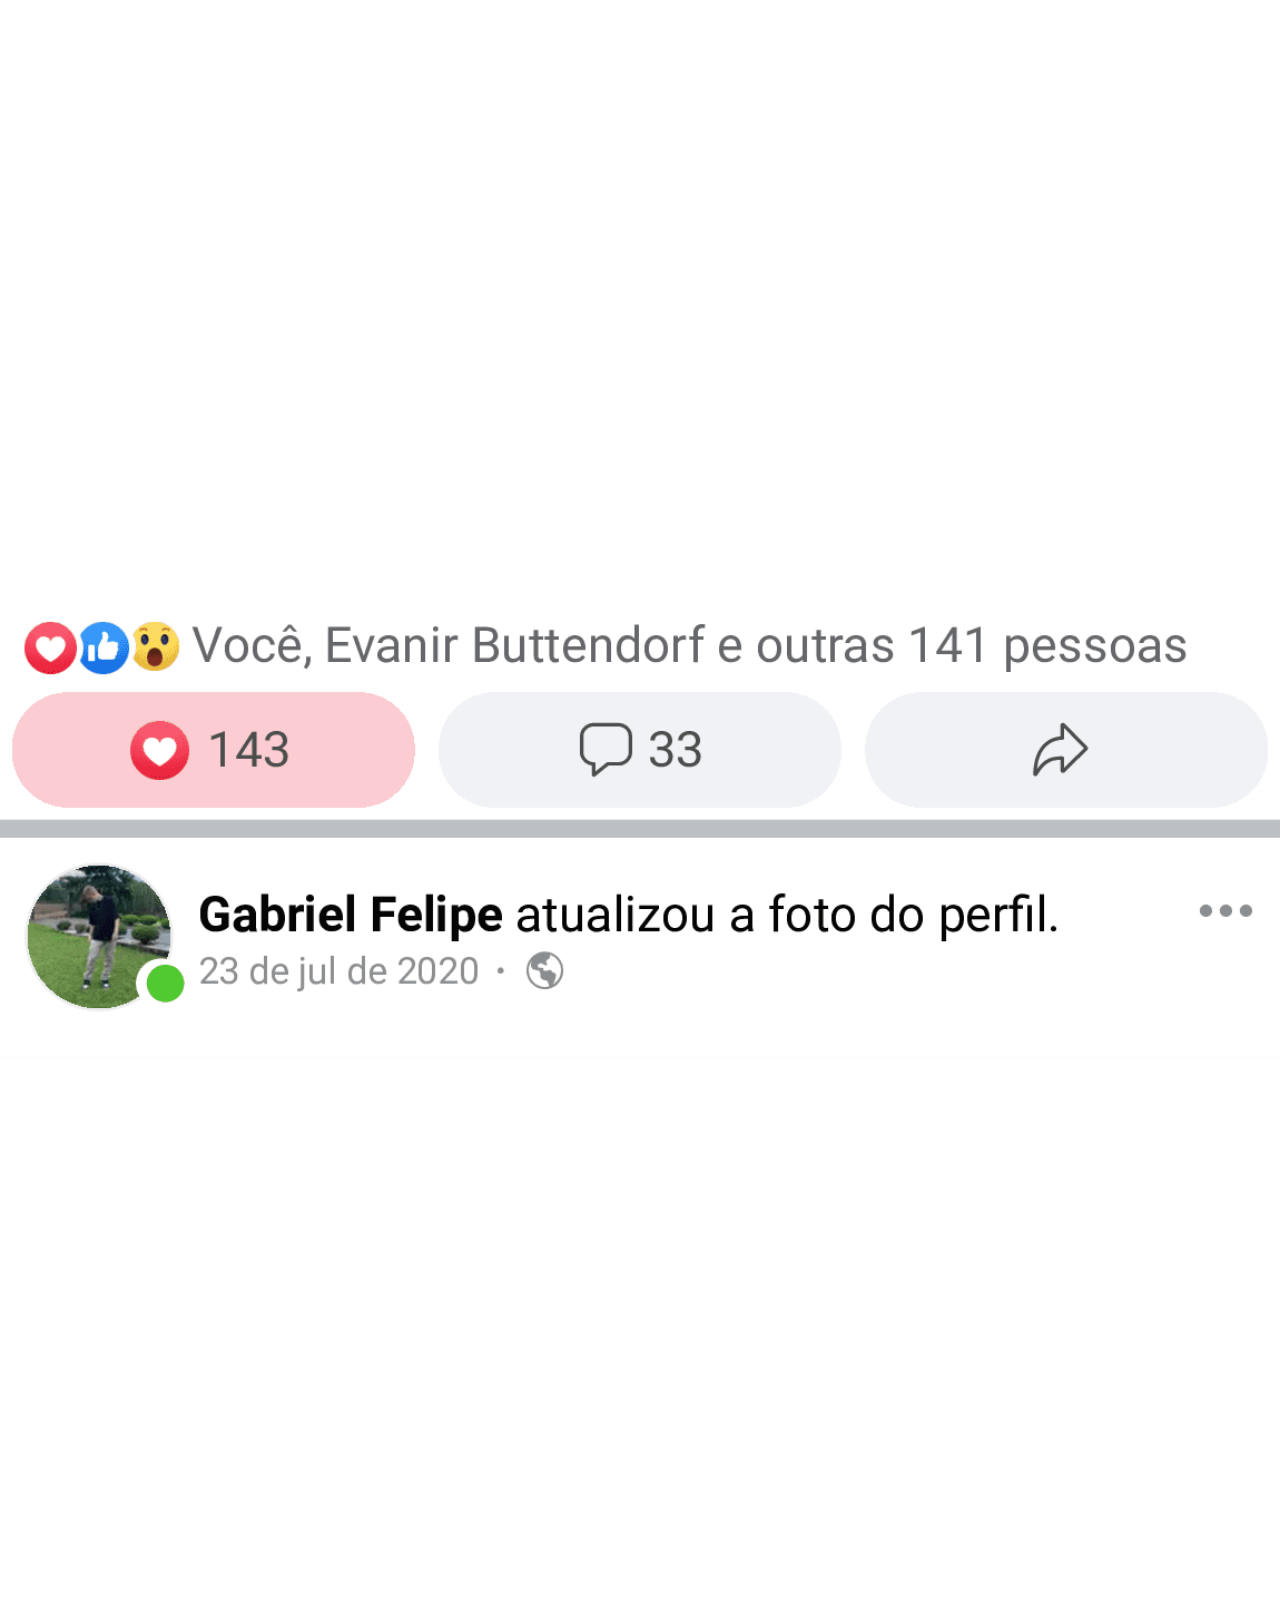
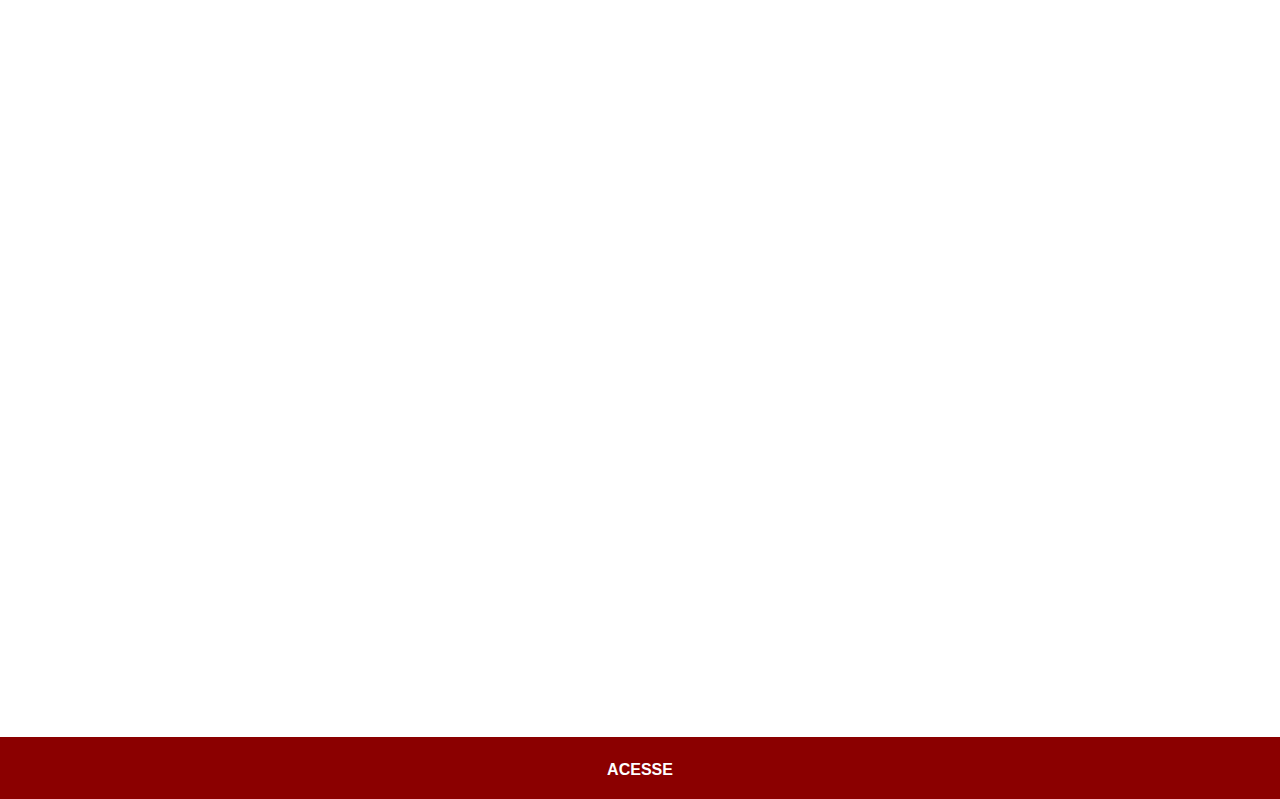
==== commit 73635a1c: "colocando minhas redes" ====
--- a/facebook.html
+++ b/facebook.html
@@ -8,7 +8,7 @@
     <link rel="stylesheet" href="estilos/style-social.css">
 </head>
 <body>
-    <img src="/imagens/tela-facebook.jpg" alt="Facebook">
-    <a href="https://www.youtube.com/@CursoemVideo" target="_blank" rel="external">Acesse</a>
+    <img src="/imagens/print-facebook.png" alt="Facebook">
+    <a href="https://www.facebook.com/gabrielfelipeebuttendorf/" target="_blank" rel="external">Acesse</a>
 </body>
 </html>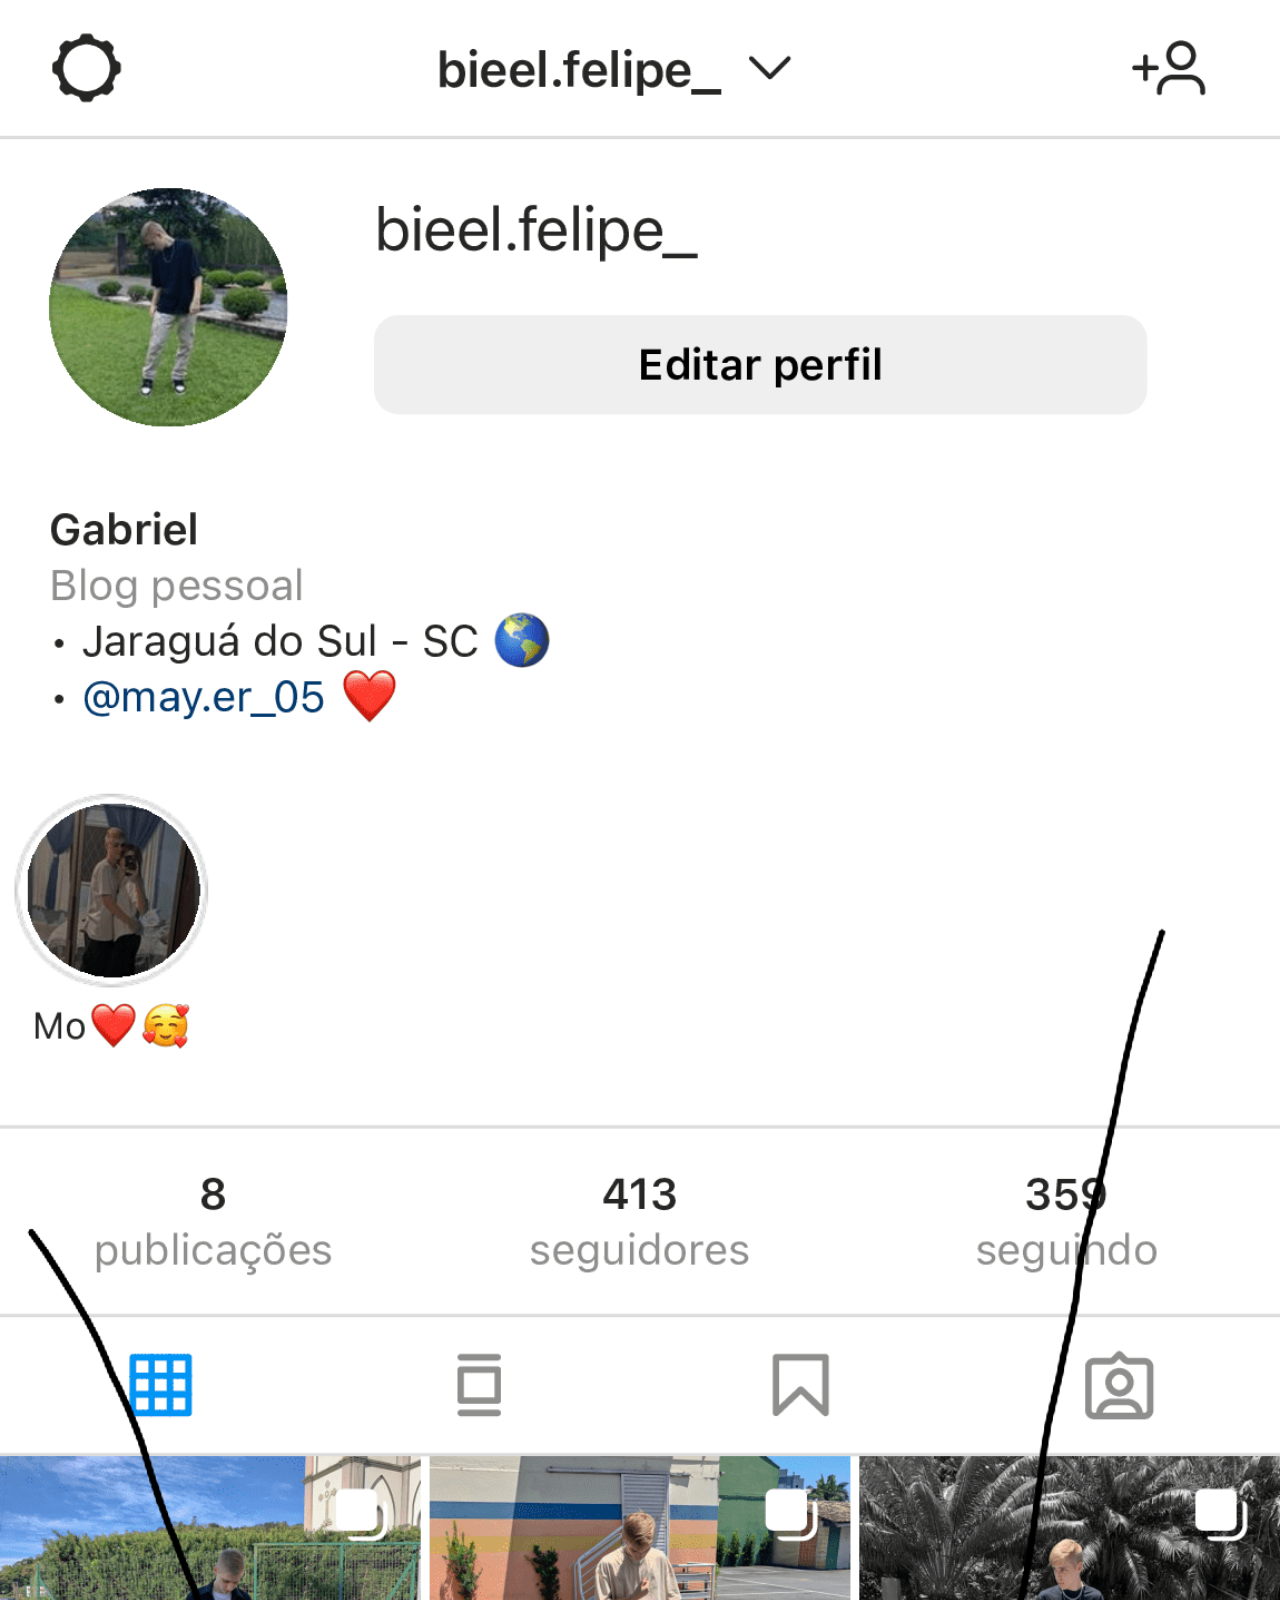
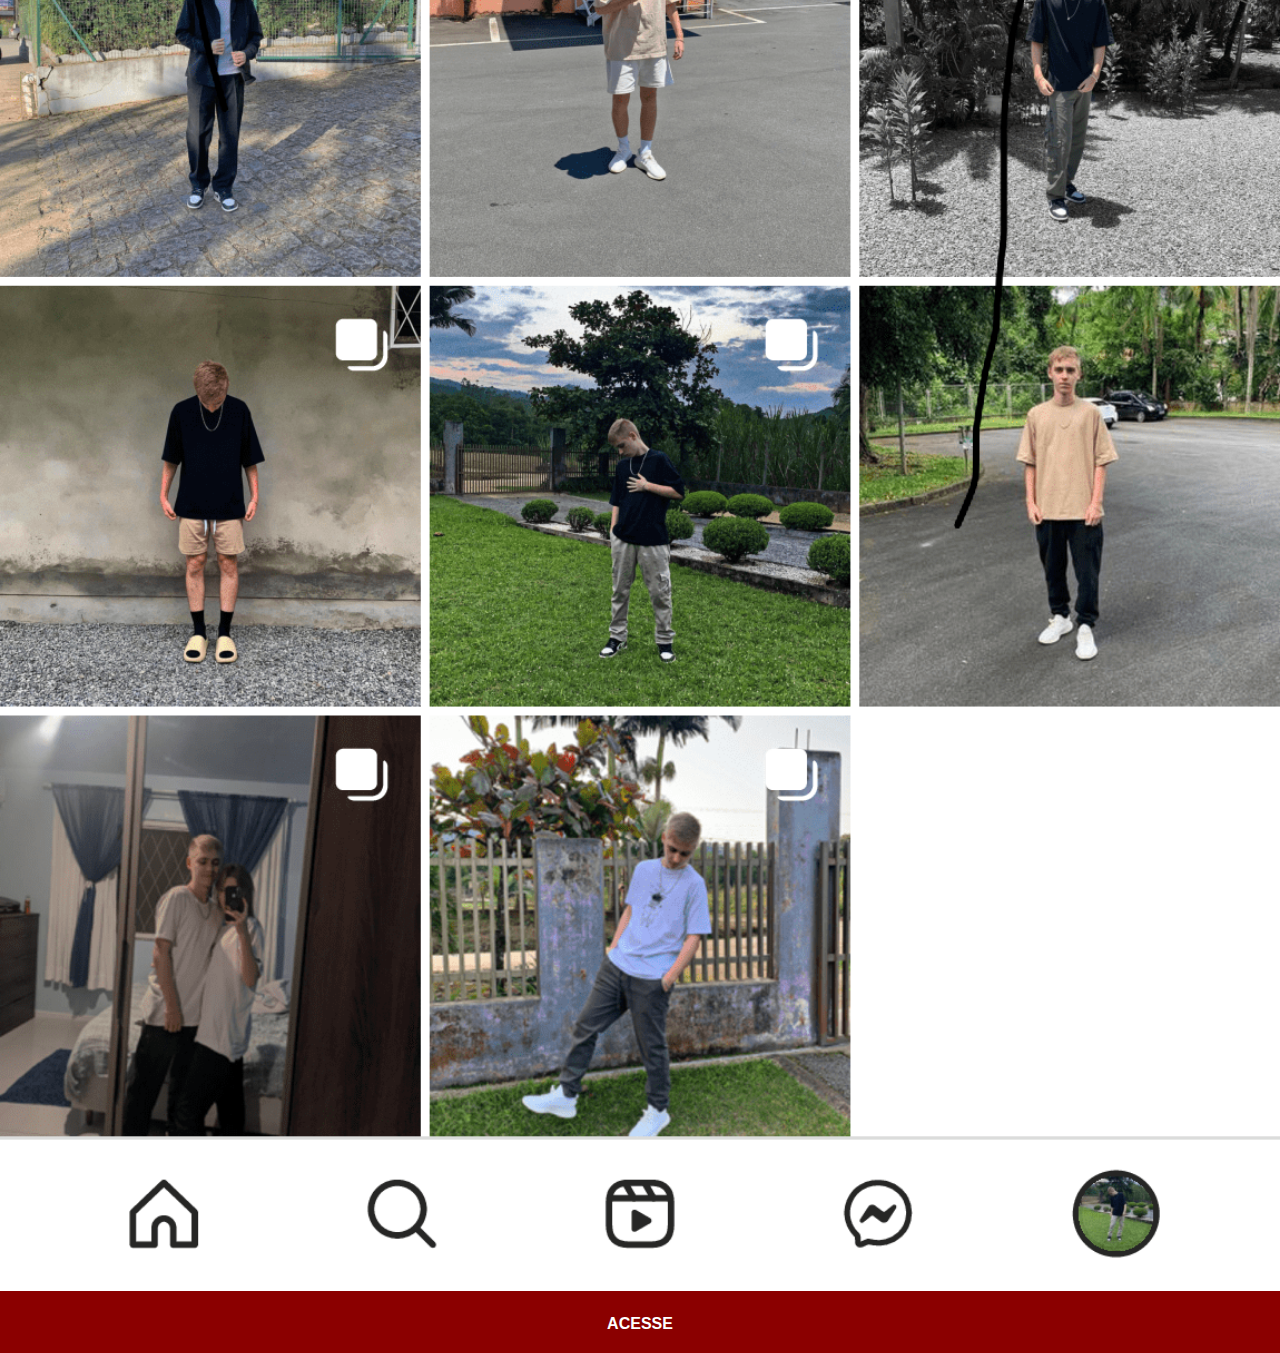
==== commit 6907a01a: "Update facebook.html" ====
--- a/facebook.html
+++ b/facebook.html
@@ -8,7 +8,9 @@
     <link rel="stylesheet" href="estilos/style-social.css">
 </head>
 <body>
-    <img src="/imagens/print-facebook.png" alt="Facebook">
-    <a href="https://www.facebook.com/gabrielfelipeebuttendorf/" target="_blank" rel="external">Acesse</a>
+    <!-- <img src="imagens/print-facebook.png" alt="Facebook">
+    <a href="https://www.facebook.com/gabrielfelipeebuttendorf/" target="_blank" rel="external">Acesse</a> -->
+    <img src="imagens/print-instagram.png" alt="Instagram">
+    <a href="https://www.instagram.com/bieel.felipe_/" target="_blank" rel="external">Acesse</a>
 </body>
 </html>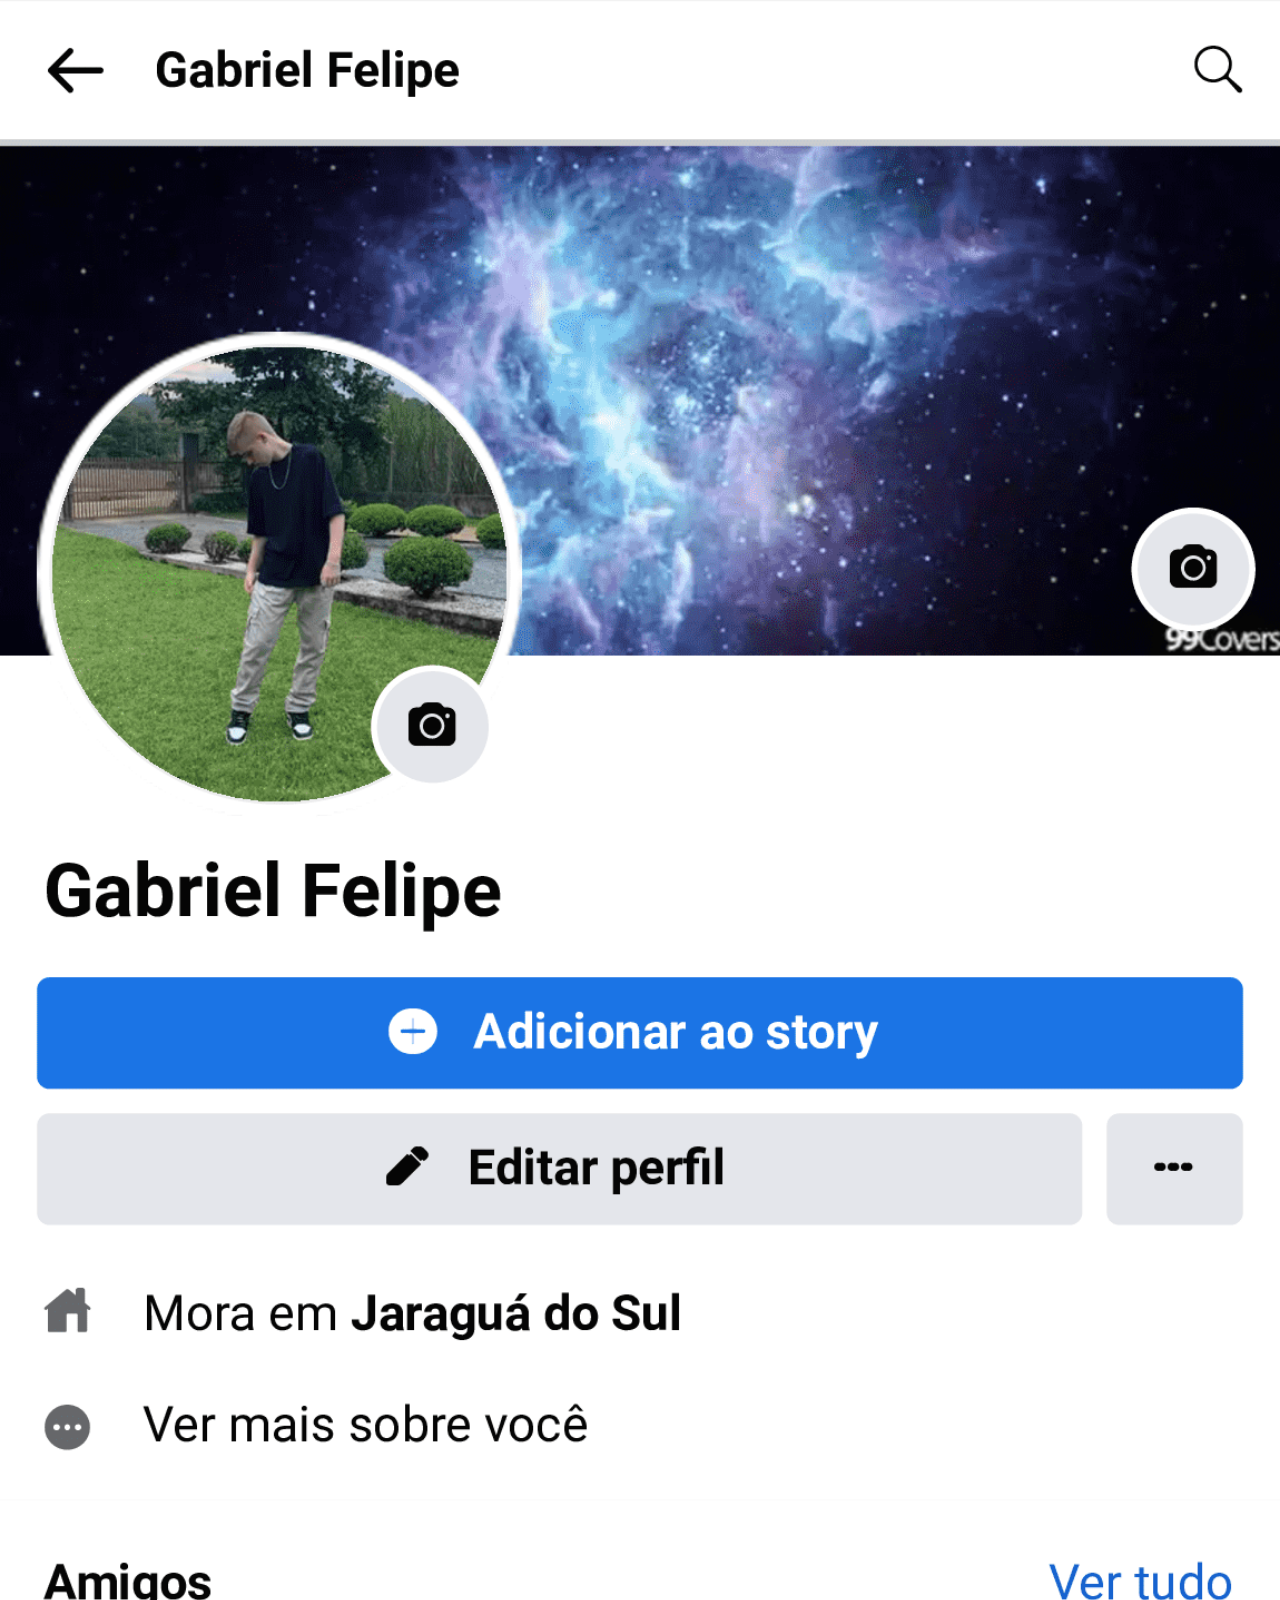
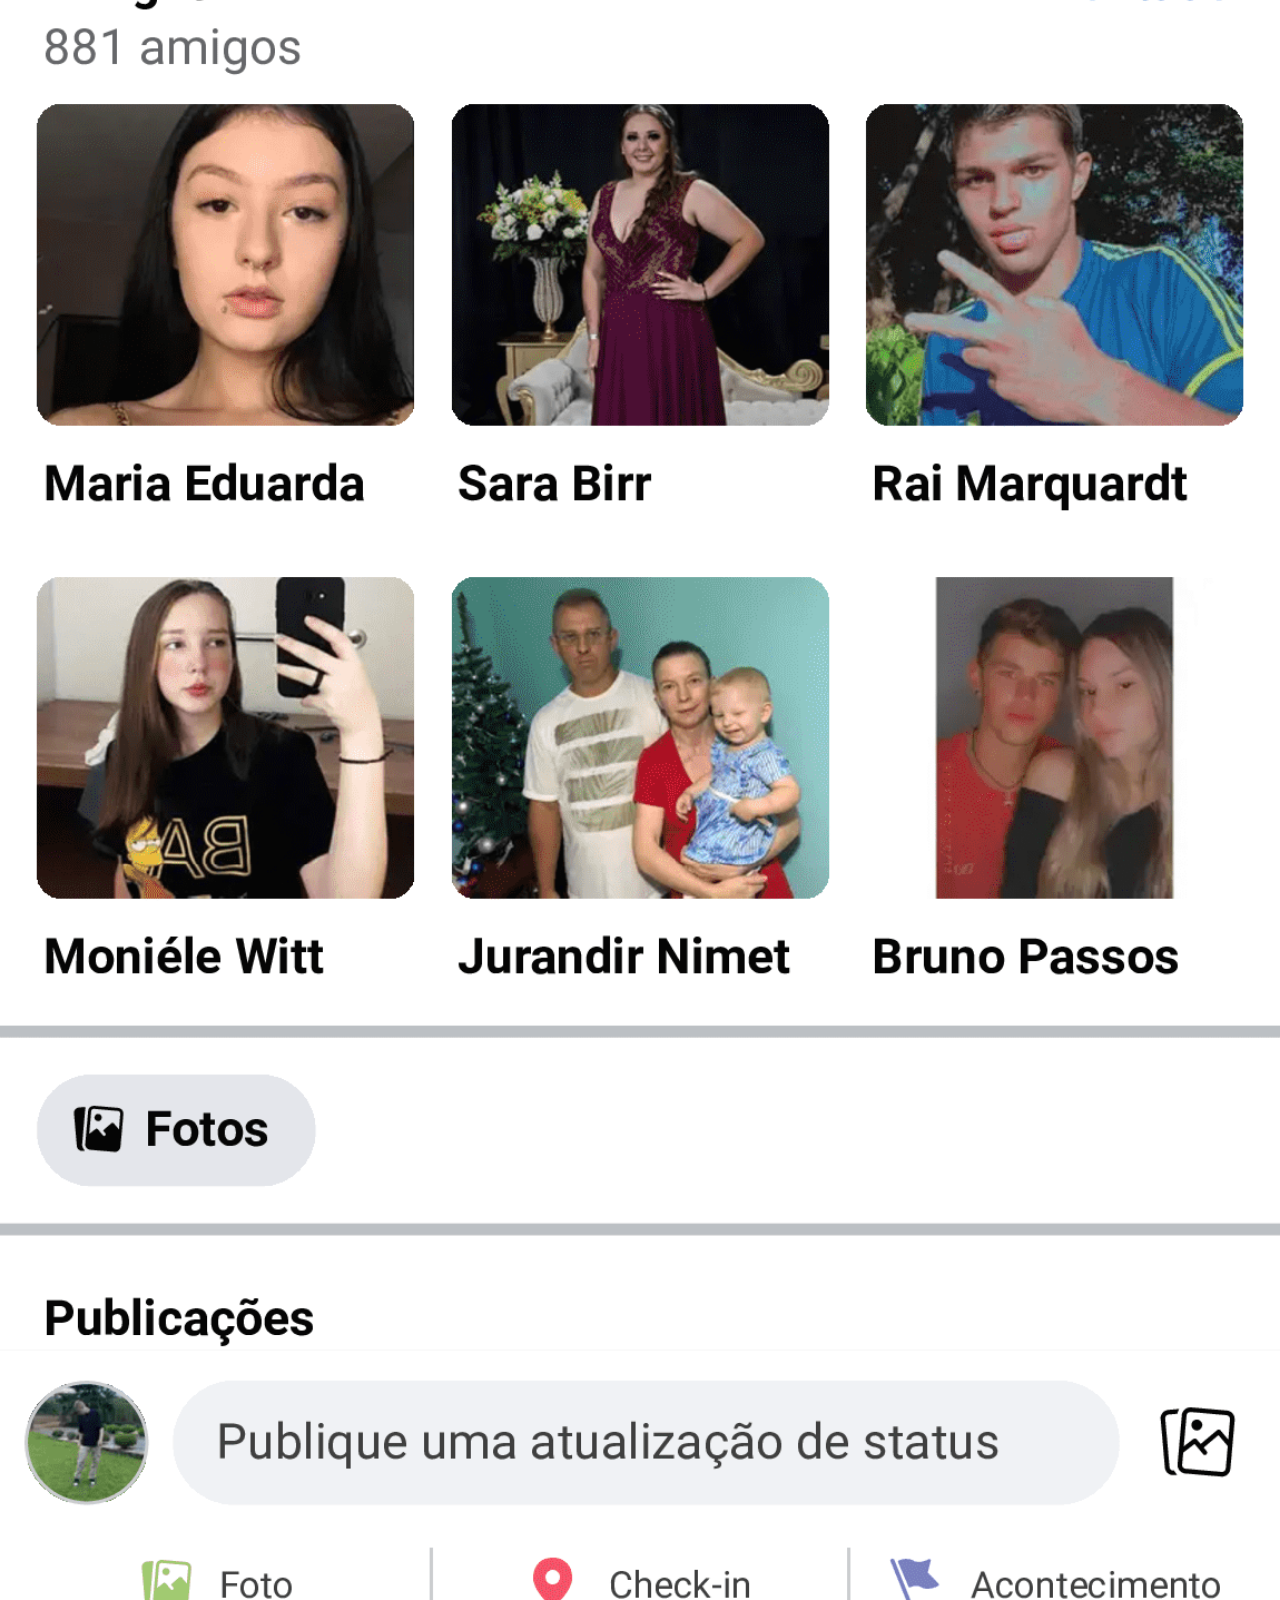
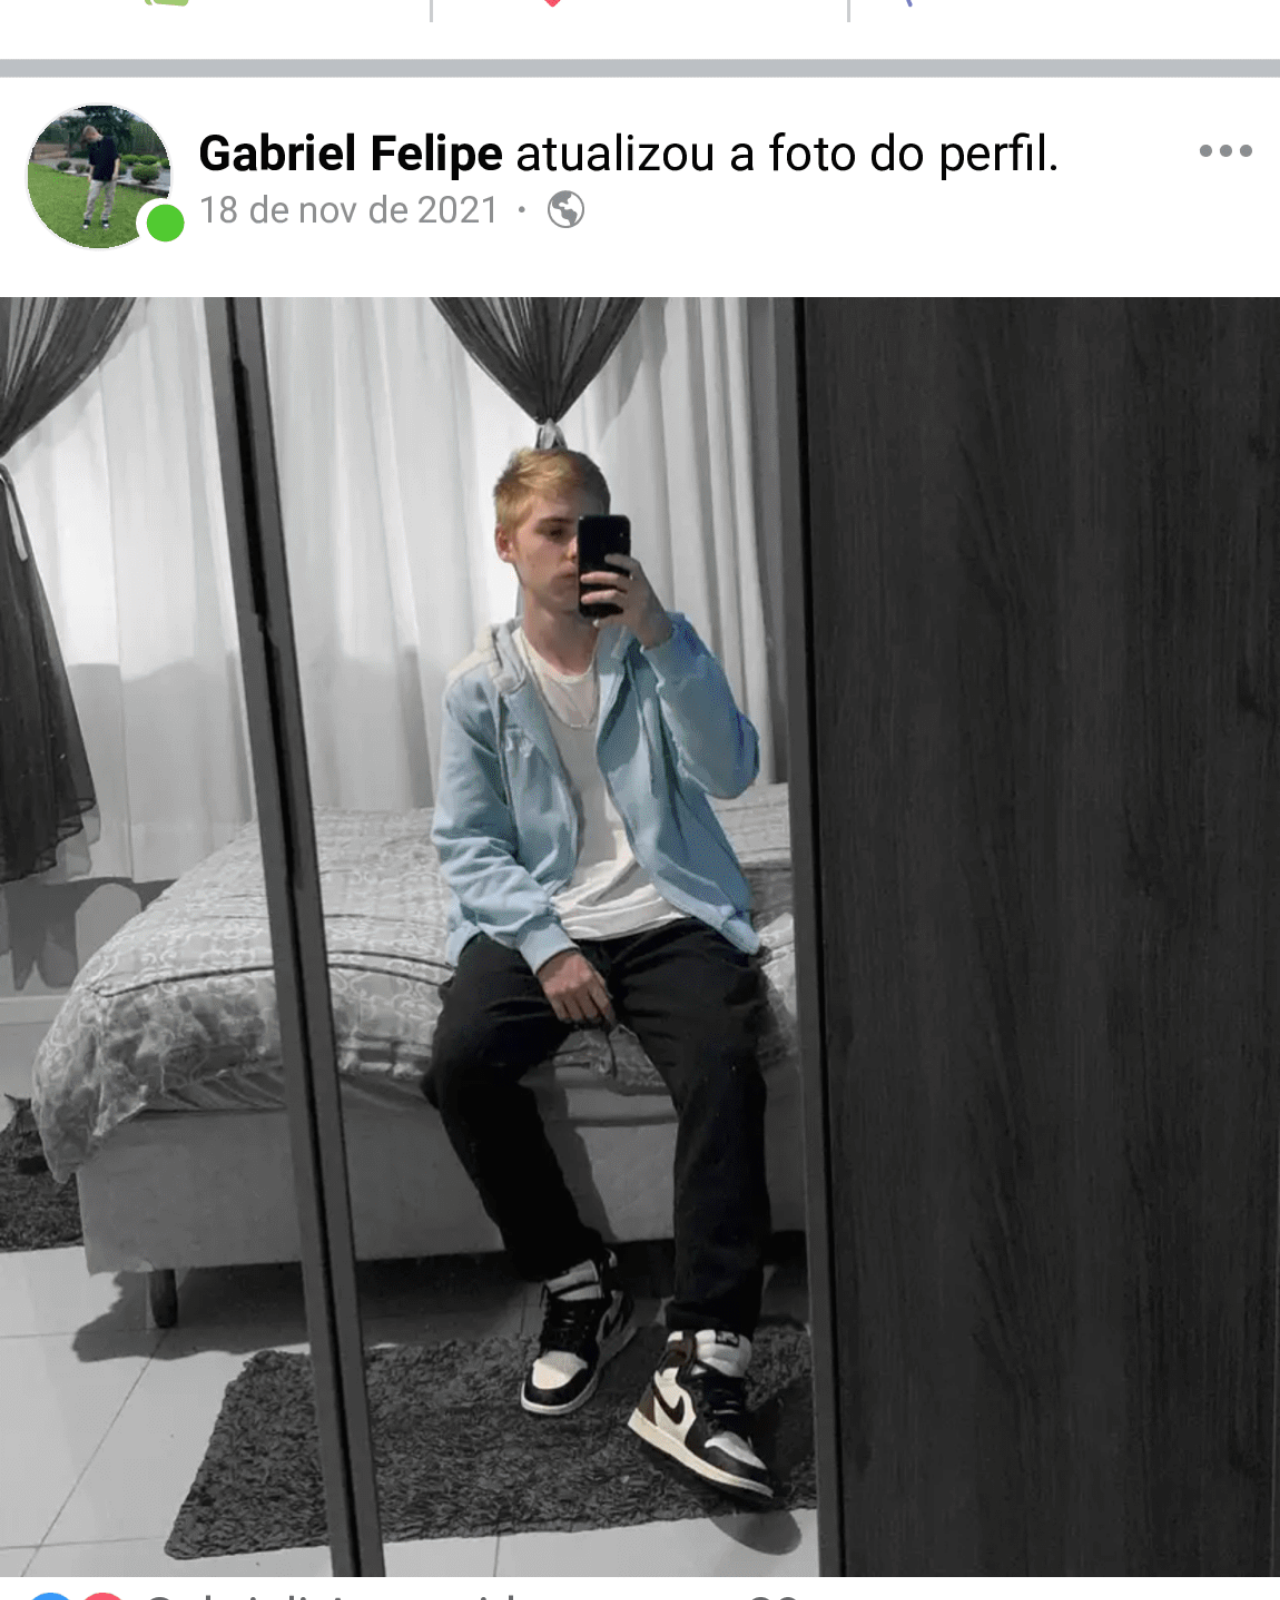
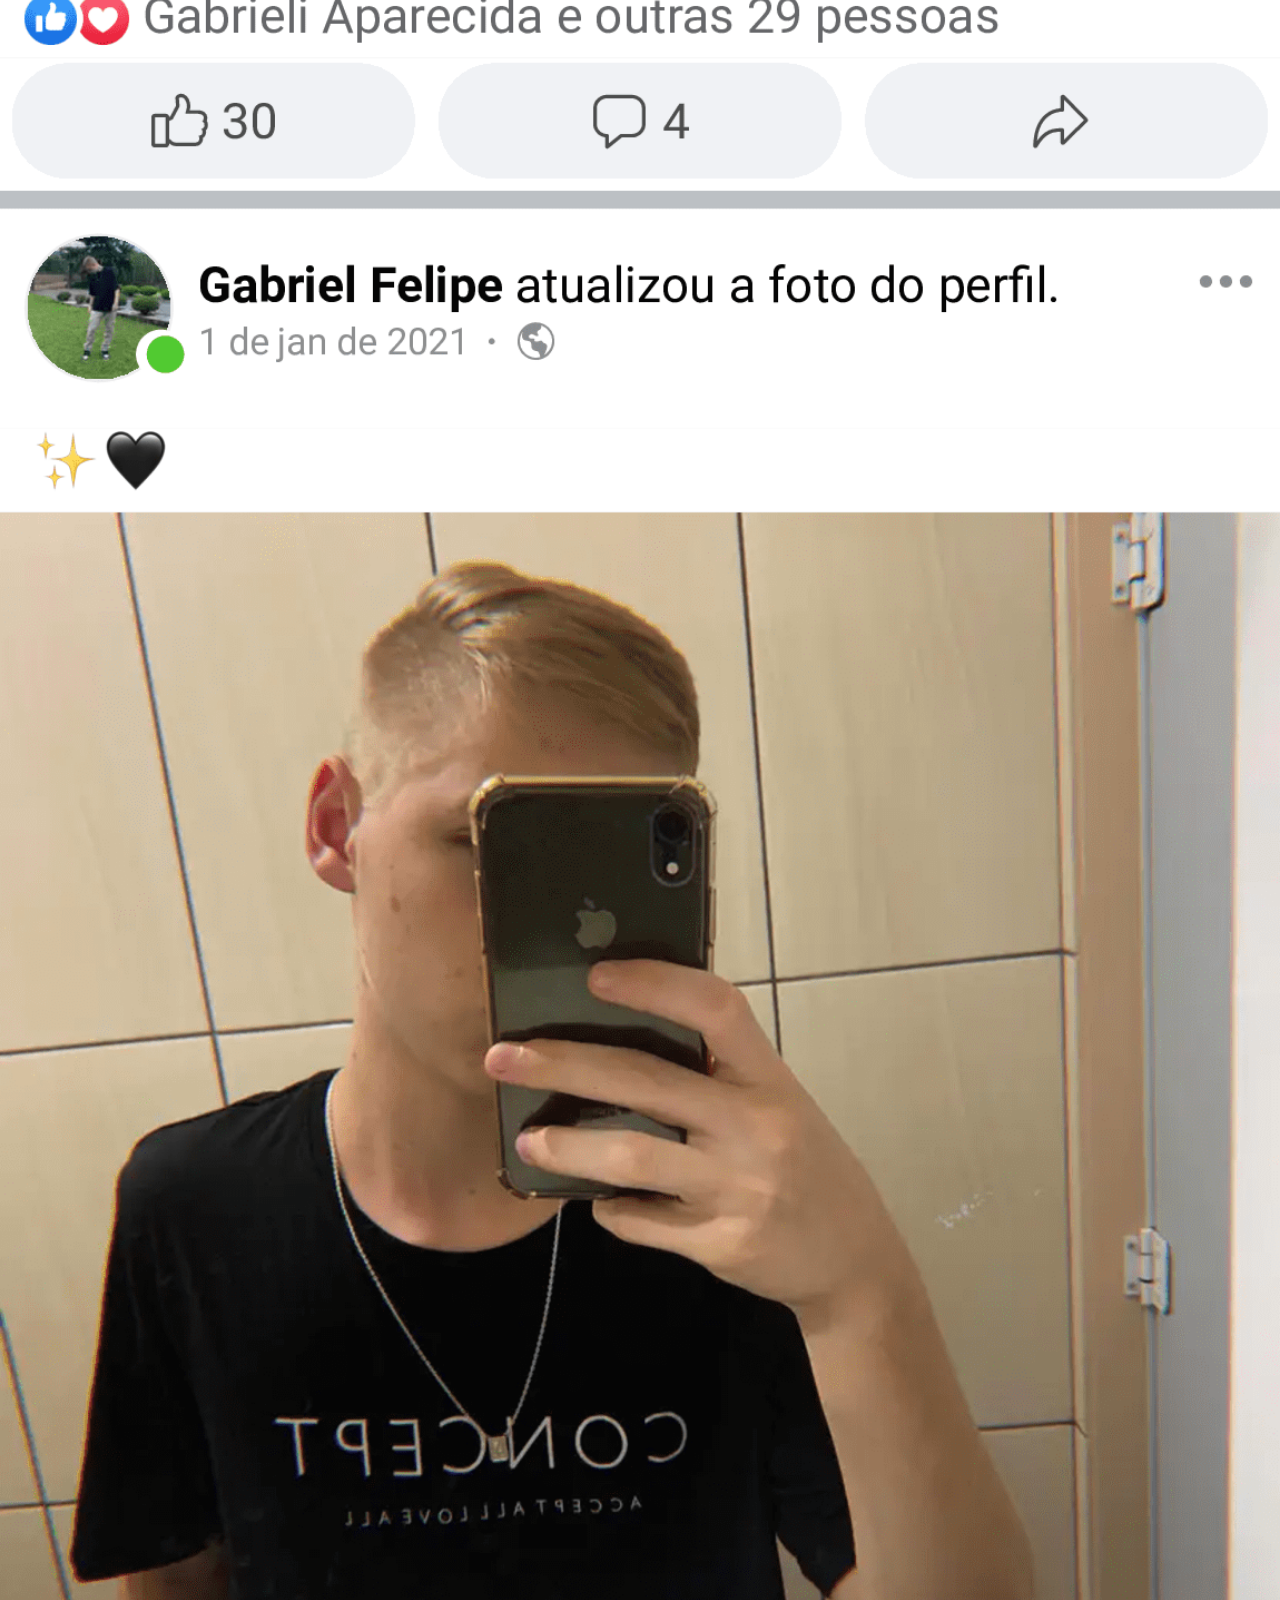
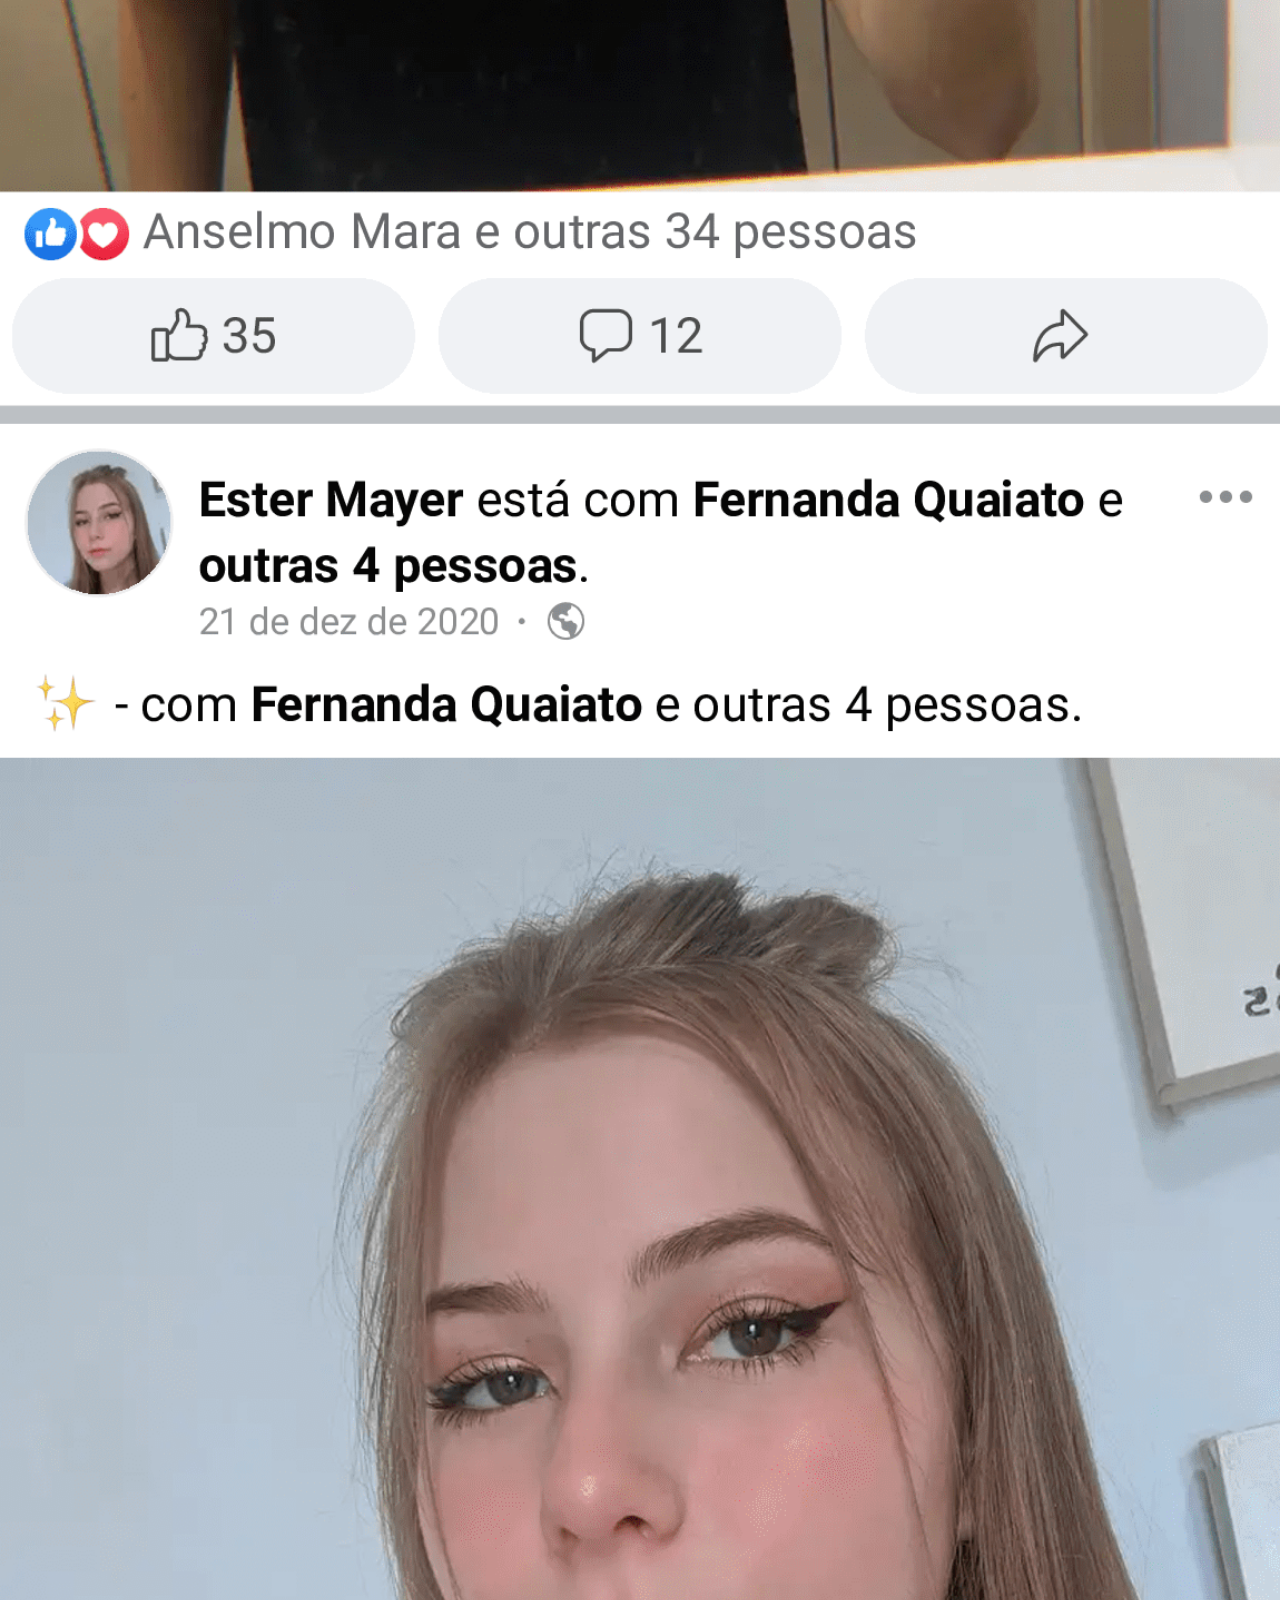
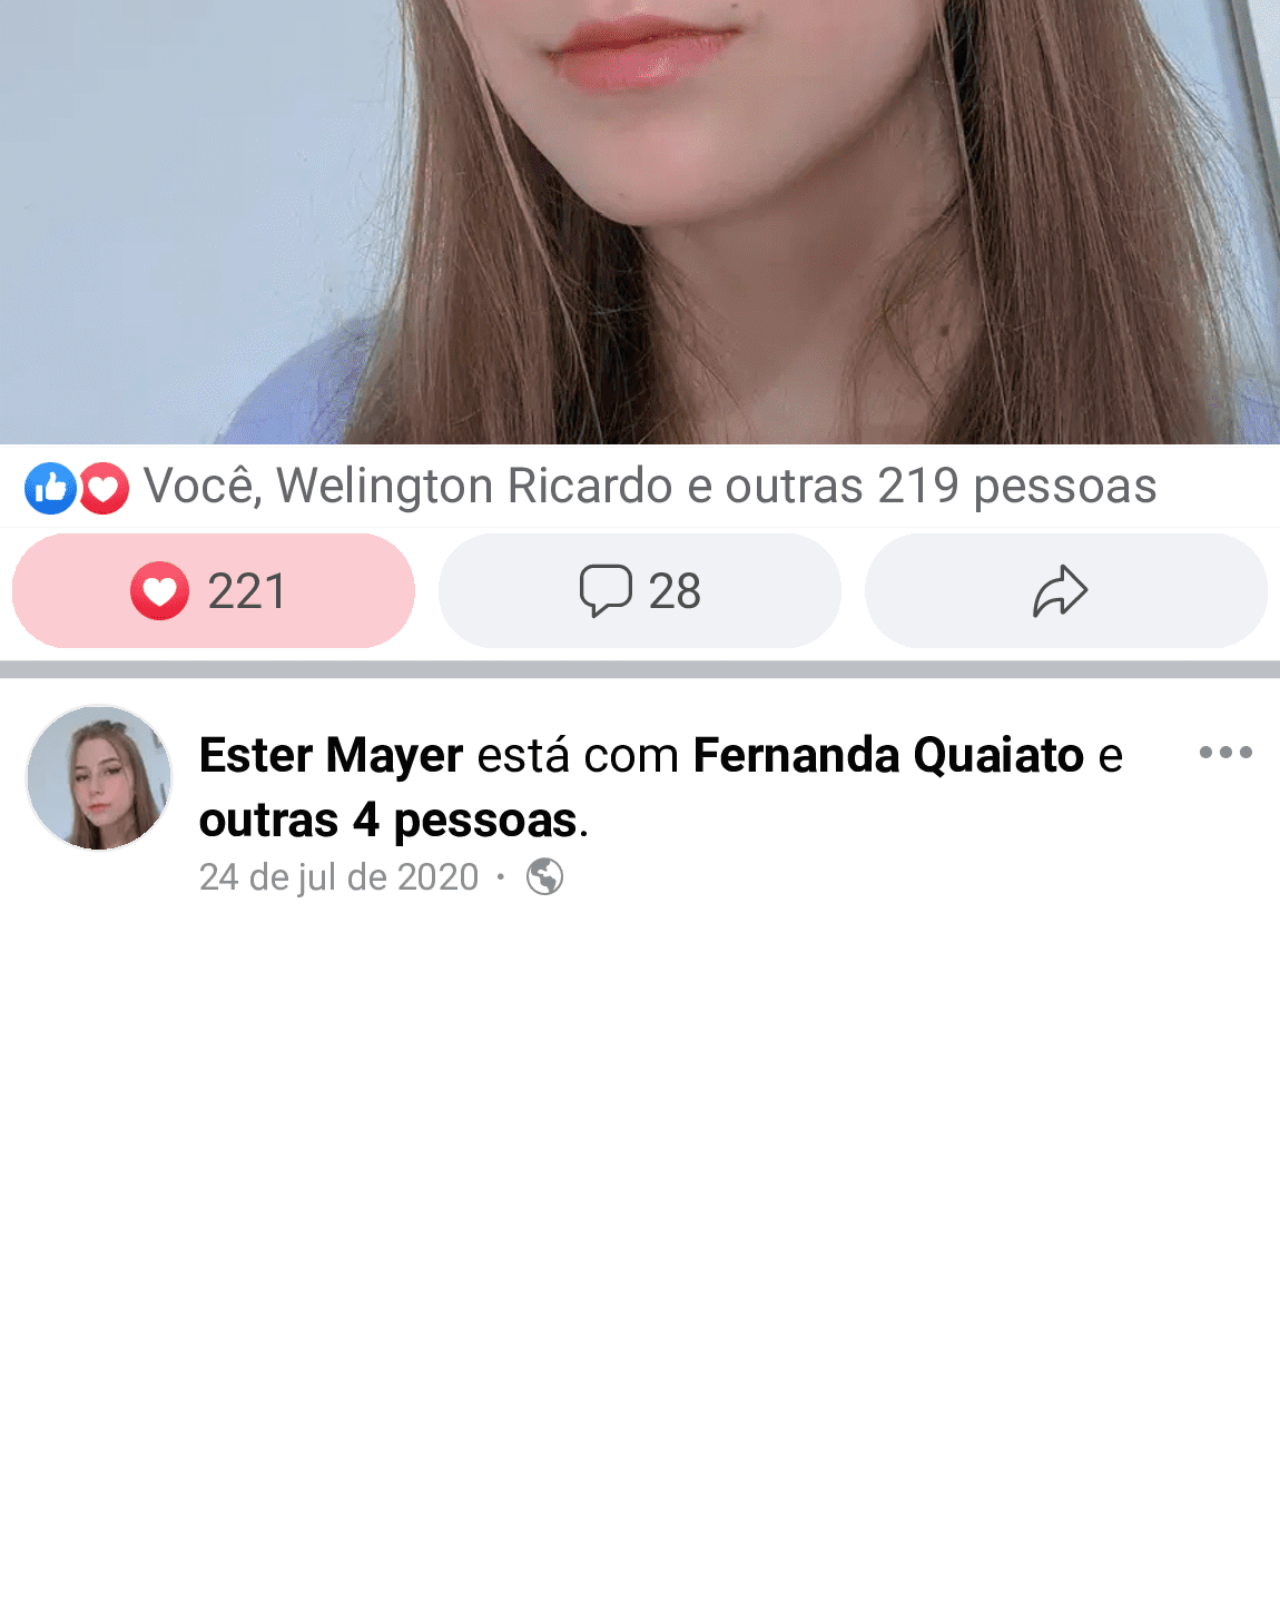
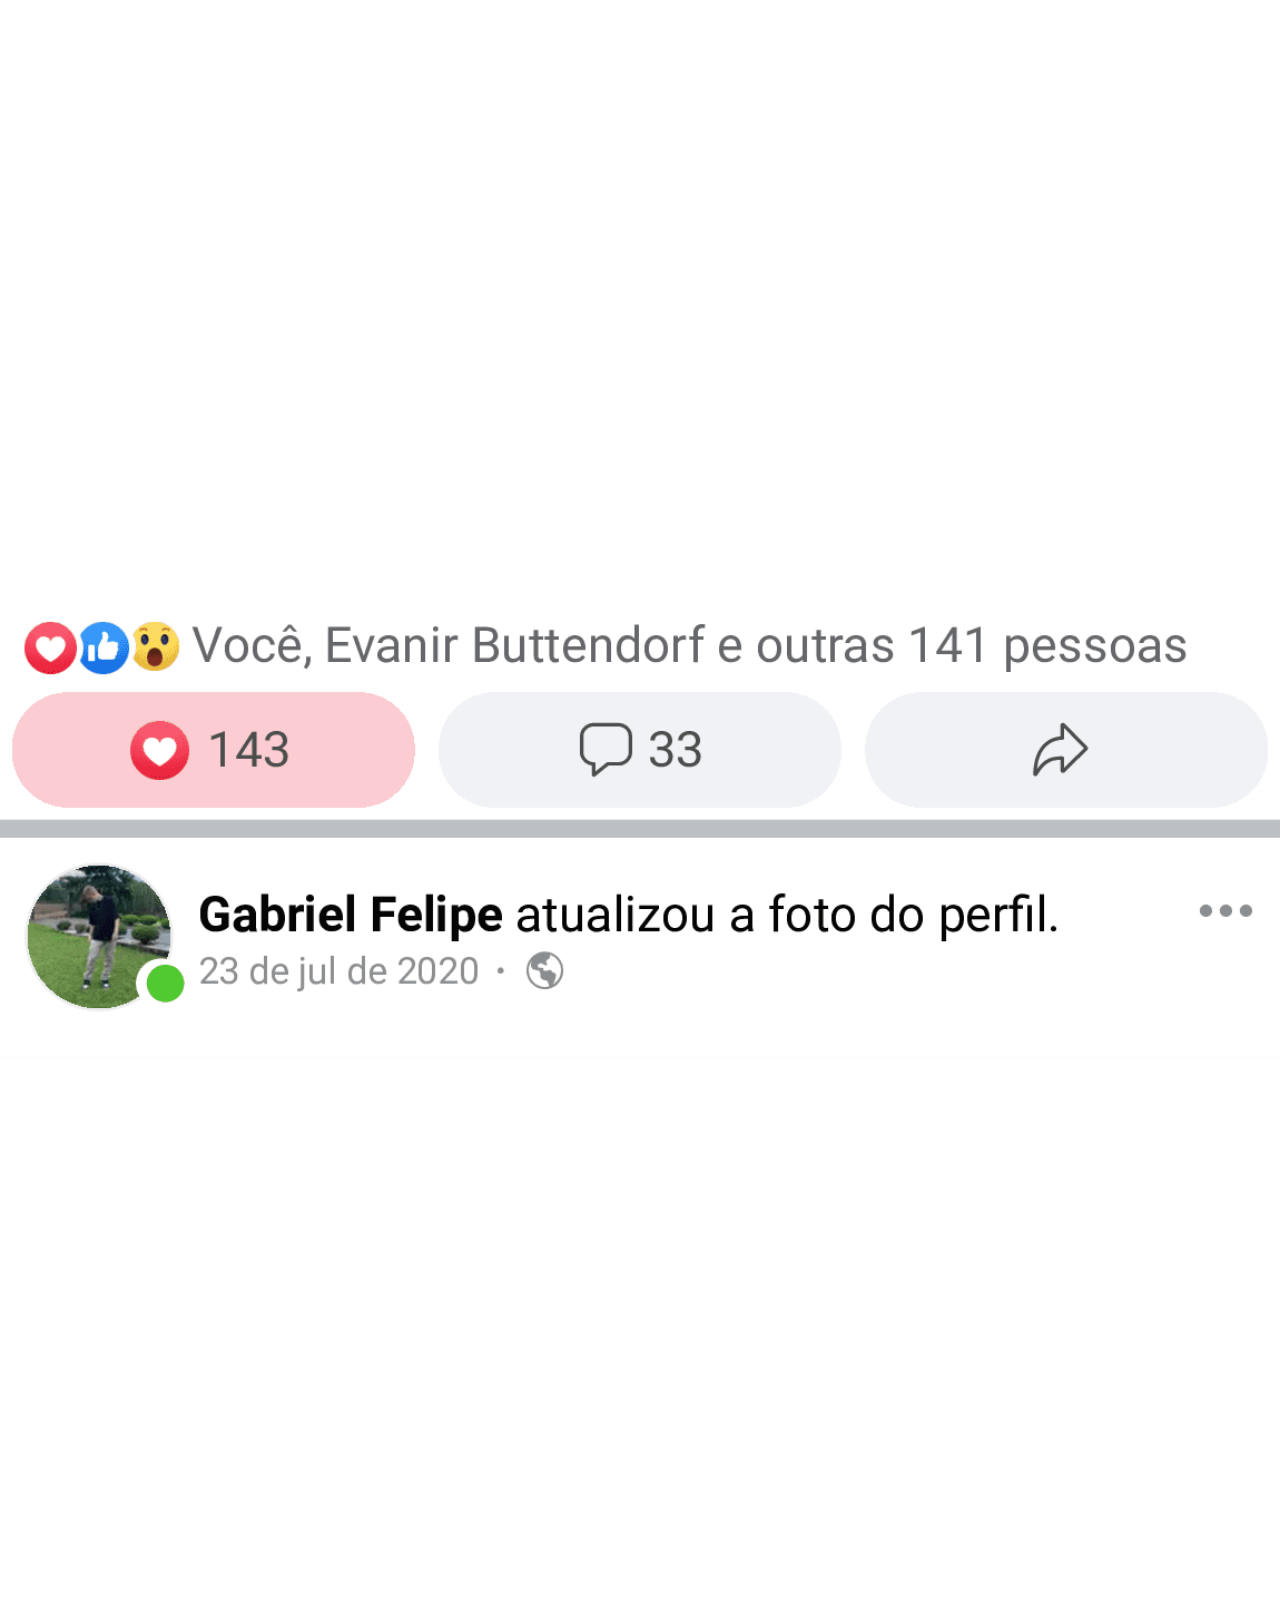
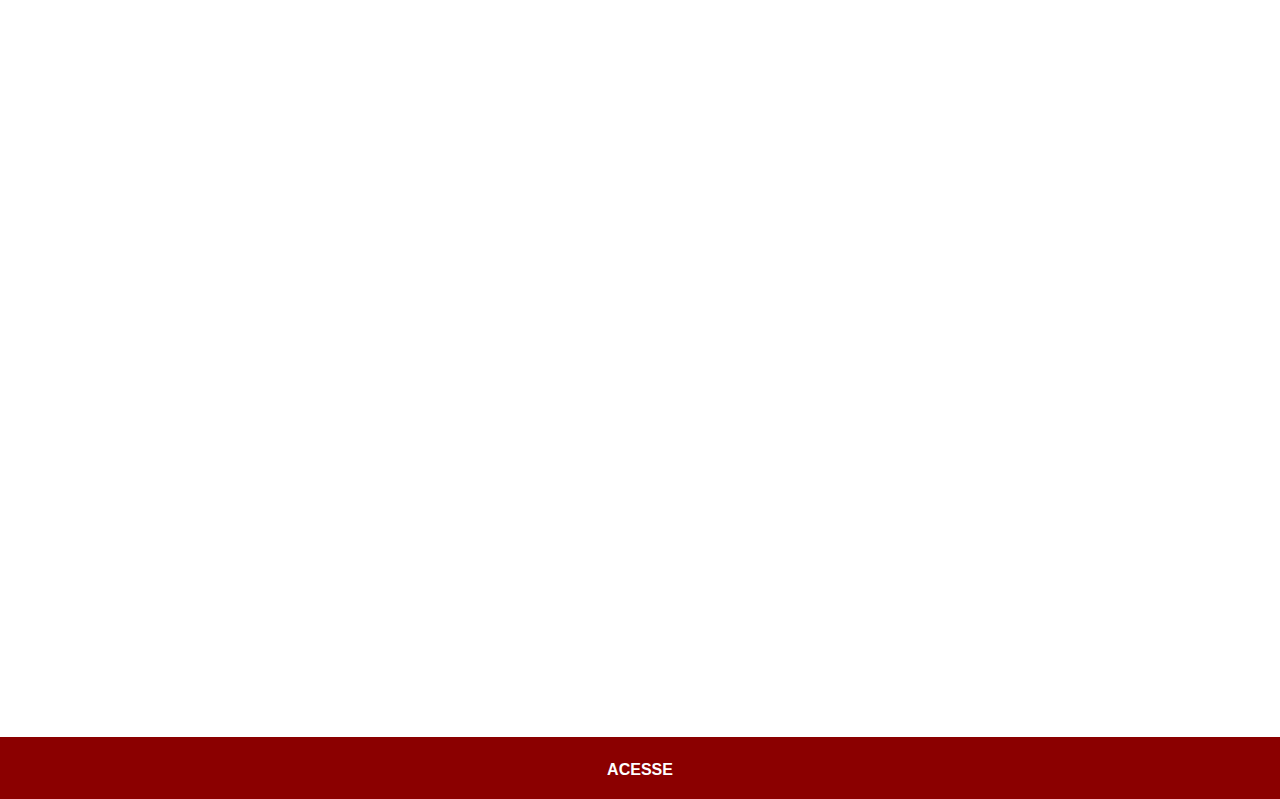
==== commit 282d196d: "teste" ====
--- a/facebook.html
+++ b/facebook.html
@@ -4,13 +4,11 @@
     <meta charset="UTF-8">
     <meta http-equiv="X-UA-Compatible" content="IE=edge">
     <meta name="viewport" content="width=device-width, initial-scale=1.0">
-    <title>Home</title>
+    <title>Facebook</title>
     <link rel="stylesheet" href="estilos/style-social.css">
 </head>
 <body>
-    <!-- <img src="imagens/print-facebook.png" alt="Facebook">
-    <a href="https://www.facebook.com/gabrielfelipeebuttendorf/" target="_blank" rel="external">Acesse</a> -->
-    <img src="imagens/print-instagram.png" alt="Instagram">
-    <a href="https://www.instagram.com/bieel.felipe_/" target="_blank" rel="external">Acesse</a>
+    <img src="imagens/print-facebook.png" alt="Facebook">
+    <a href="https://www.facebook.com/gabrielfelipeebuttendorf/" target="_blank" rel="external">Acesse</a>
 </body>
 </html>